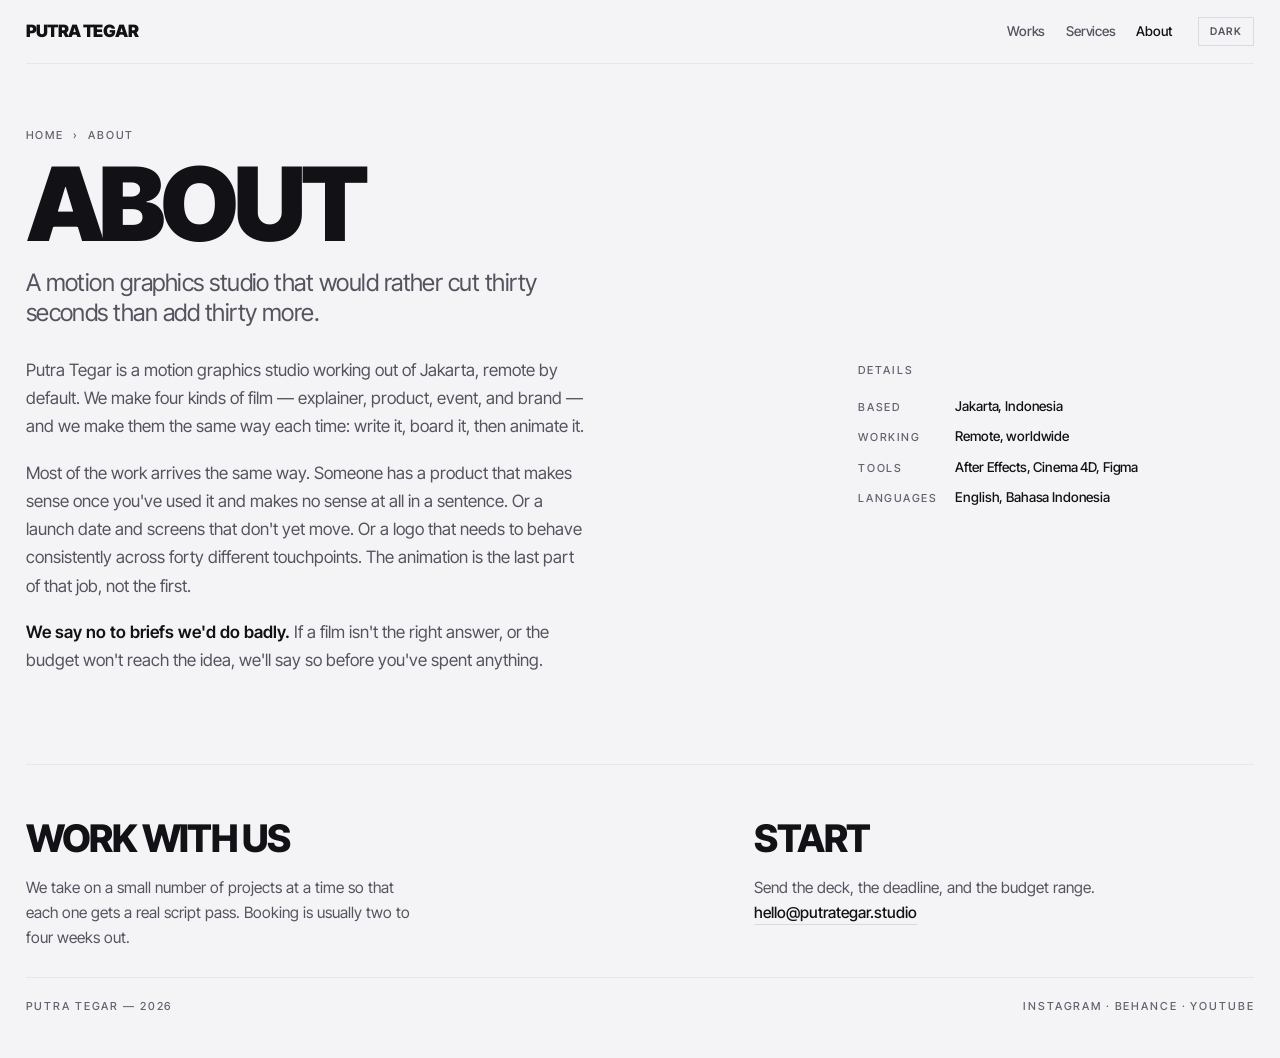
==== about/index.html @ b6ce9f44 "Add favicon and link it across all pages" ====
﻿<!DOCTYPE html>
<html lang="en">
<head>
<meta charset="utf-8">
<meta name="viewport" content="width=device-width, initial-scale=1">
<link rel="icon" href="../assets/favicon.svg" type="image/svg+xml">
<title>About — Putra Tegar</title>
<meta name="description" content="Putra Tegar — who we are, how we work, and who we work with.">
<link rel="stylesheet" href="../assets/site.css">
<script src="../assets/theme.js"></script>
</head>
<body>
<div class="shell">

  <header>
    <a class="mark" href="../">Putra Tegar</a>
    <nav>
      <a href="../works/">Works</a>
      <a href="../services/">Services</a>
      <a href="./" aria-current="page">About</a>
    </nav>
    <button class="mode" id="mode" type="button">Light</button>
  </header>

  <section class="phead">
    <div class="crumb lab"><a href="../">Home</a> &rsaquo; <span>About</span></div>
    <h1 class="ptitle">About</h1>
    <p class="pblurb">A motion graphics studio that would rather cut thirty seconds
    than add thirty more.</p>
  </section>

  <section class="stack">
    <div class="prose">
      <p>Putra Tegar is a motion graphics studio working out of Jakarta, remote by default.
      We make four kinds of film — explainer, product, event, and brand — and we make
      them the same way each time: write it, board it, then animate it.</p>
      <p>Most of the work arrives the same way. Someone has a product that makes sense
      once you've used it and makes no sense at all in a sentence. Or a launch date and
      screens that don't yet move. Or a logo that needs to behave consistently across
      forty different touchpoints. The animation is the last part of that job, not the
      first.</p>
      <p><strong>We say no to briefs we'd do badly.</strong> If a film isn't the right
      answer, or the budget won't reach the idea, we'll say so before you've spent
      anything.</p>
    </div>
    <div class="side">
      <span class="lab">Details</span>
      <dl class="specs" style="padding-top:16px;display:grid;
        grid-template-columns:auto 1fr;gap:10px 18px;font-size:13.5px;align-items:baseline">
        <dt style="color:var(--dimmer);font-size:11px;font-weight:500;
          letter-spacing:.14em;text-transform:uppercase">Based</dt>
        <dd style="font-weight:500">Jakarta, Indonesia</dd>
        <dt style="color:var(--dimmer);font-size:11px;font-weight:500;
          letter-spacing:.14em;text-transform:uppercase">Working</dt>
        <dd style="font-weight:500">Remote, worldwide</dd>
        <dt style="color:var(--dimmer);font-size:11px;font-weight:500;
          letter-spacing:.14em;text-transform:uppercase">Tools</dt>
        <dd style="font-weight:500">After Effects, Cinema 4D, Figma</dd>
        <dt style="color:var(--dimmer);font-size:11px;font-weight:500;
          letter-spacing:.14em;text-transform:uppercase">Languages</dt>
        <dd style="font-weight:500">English, Bahasa Indonesia</dd>
      </dl>
    </div>
  </section>

  <section class="close">
    <div class="l">
      <h2>Work with us</h2>
      <p>We take on a small number of projects at a time so that each one gets a real
      script pass. Booking is usually two to four weeks out.</p>
    </div>
    <div class="r">
      <h2>Start</h2>
      <p>Send the deck, the deadline, and the budget range.
      <br><a class="mailto" href="mailto:hello@putrategar.studio">hello@putrategar.studio</a></p>
    </div>
  </section>

  <footer>
    <span class="lab">Putra Tegar &mdash; 2026</span>
    <span class="lab">Instagram &middot; Behance &middot; YouTube</span>
  </footer>

</div>
<script src="../assets/site.js" data-root="../"></script>
</body>
</html>
---- assets/site.css ----
@import url('https://fonts.googleapis.com/css2?family=Inter+Tight:wght@400;500;600;800;900&display=swap');

/* Light is the studio's default and wins on first load regardless of the
   viewer's OS setting. Dark is opt-in via the header toggle, and the choice
   is stored so it survives navigation (see assets/theme.js). */
:root{
  color-scheme:light;
  --ink:#F4F4F7; --card:#FFFFFF; --art:#FBFBFD;
  --line:#D9D9E2; --line-soft:#E6E6ED;
  --fg:#121216; --dim:#54545F; --dimmer:#63636F;
  --explainer:#8A6A00; --product:#136D7B; --event:#A82F60; --brand:#5040A8;
  --art-op:.92; --grain:.26;
  --sans:"Inter Tight",system-ui,-apple-system,"Segoe UI",sans-serif;
  --gut:clamp(16px,2vw,28px);
}
:root[data-theme="dark"]{
  color-scheme:dark;
  --ink:#0B0B0D; --card:#101015; --art:#0E0E12;
  --line:#26262F; --line-soft:#1A1A21;
  --fg:#EDEDF0; --dim:#9A9AA8; --dimmer:#7C7C8C;
  --explainer:#E8C547; --product:#56C5D0; --event:#E0609B; --brand:#8B7BE8;
  --art-op:1; --grain:.16;
}

*{box-sizing:border-box;margin:0;padding:0}
body{background:var(--ink);color:var(--fg);font-family:var(--sans);
  -webkit-font-smoothing:antialiased;line-height:1.5;overflow-x:hidden;
  transition:background-color .3s ease,color .3s ease}
.shell{max-width:1440px;margin:0 auto;padding:0 var(--gut)}
.rule{border-top:1px solid var(--line-soft)}
img,video{max-width:100%;display:block}

.c-explainer{--acc:var(--explainer)}
.c-product{--acc:var(--product)}
.c-event{--acc:var(--event)}
.c-brand{--acc:var(--brand)}

.lab{font-size:11px;font-weight:500;letter-spacing:.17em;
  text-transform:uppercase;color:var(--dimmer)}

/* ---------- header ---------- */
header{display:flex;align-items:center;gap:clamp(14px,2vw,26px);
  height:64px;border-bottom:1px solid var(--line-soft)}
.mark{font-size:17px;font-weight:900;letter-spacing:-.035em;
  text-transform:uppercase;color:inherit;text-decoration:none}
.mark sup{font-size:9px;font-weight:500;vertical-align:super;
  color:var(--dimmer);letter-spacing:.04em}
nav{display:flex;gap:clamp(14px,1.6vw,26px);margin-left:auto}
nav a{color:var(--dim);text-decoration:none;font-size:13.5px;font-weight:500;
  letter-spacing:-.008em}
nav a:hover,nav a:focus-visible{color:var(--fg)}
nav a[aria-current="page"]{color:var(--fg)}
.mode{background:none;border:1px solid var(--line);color:var(--dim);
  font:inherit;font-size:10.5px;font-weight:600;letter-spacing:.14em;
  text-transform:uppercase;padding:6px 11px;cursor:pointer;border-radius:0}
.mode:hover{color:var(--fg);border-color:var(--dim)}
.mode:focus-visible{outline:2px solid var(--fg);outline-offset:2px}

/* ---------- hero (home) ---------- */
.hero{padding:clamp(56px,10vh,112px) 0 clamp(36px,5vh,56px)}
.tick{display:flex;justify-content:space-between;align-items:baseline;
  gap:20px;padding-bottom:clamp(26px,4.6vh,48px)}

/* Centred hero. .hero-bg is the slot for the looping showreel — it sits
   behind the content and is empty until the video exists. */
.hero.center{text-align:center;position:relative;
  padding:clamp(62px,12vh,132px) 0 clamp(44px,7vh,76px)}
.hero-bg{position:absolute;inset:0;overflow:hidden;z-index:0;
  background:var(--art);border:1px solid var(--line-soft)}
.hero-bg video{width:100%;height:100%;object-fit:cover;opacity:.5}
.hero.center .inner{position:relative;z-index:1;
  padding:0 clamp(12px,4vw,64px)}
.hero.center .lab{display:block;padding-bottom:clamp(20px,3.4vh,34px)}
/* Per-word rise. An inline script (see index.html) wraps each word in a .wd
   span; they lift into place out of a blur, staggered left to right, with the
   last word landing ~1.3s in. Split at word boundaries rather than per letter
   so a word can never break across two lines. */
.lede{position:relative;display:block}
.lede h1{font-weight:800;line-height:1.02;letter-spacing:-.035em;
  font-size:clamp(29px,4.5vw,64px);max-width:19ch;margin:0 auto;
  text-wrap:balance}
.lede h1 .wd{display:inline-block;
  animation:wd-in .72s cubic-bezier(.22,.74,.24,1) both}
.lede p{color:var(--dim);font-size:clamp(15px,1.5vw,18px);line-height:1.5;
  max-width:46ch;margin:18px auto 0;letter-spacing:-.01em}

.cta{display:flex;gap:12px;justify-content:center;flex-wrap:wrap;
  padding-top:clamp(26px,4vh,38px)}
.btn{display:inline-flex;align-items:center;min-height:46px;padding:0 22px;
  border:1px solid var(--line);color:var(--fg);text-decoration:none;
  font-size:11px;font-weight:600;letter-spacing:.14em;text-transform:uppercase;
  transition:background-color .2s,border-color .2s,color .2s}
.btn:hover,.btn:focus-visible{border-color:var(--fg)}
.btn.solid{background:var(--fg);color:var(--ink);border-color:var(--fg)}
.btn.solid:hover,.btn.solid:focus-visible{opacity:.85}
@keyframes wd-in{
  from{opacity:0;transform:translateY(.62em);filter:blur(14px)}
  to{opacity:1;transform:translateY(0);filter:blur(0)}
}
.disc{display:flex;gap:14px 22px;flex-wrap:wrap;justify-content:center;
  padding:clamp(26px,4vh,42px) 0 6px}
.disc a{font-size:11px;font-weight:600;letter-spacing:.16em;
  text-transform:uppercase;display:flex;align-items:center;gap:8px;
  color:var(--dim);text-decoration:none}
.disc a:hover,.disc a:focus-visible{color:var(--fg)}
.dot{width:6px;height:6px;border-radius:50%;background:var(--acc);flex:none}

/* ---------- page head (inner pages) ---------- */
.phead{padding:clamp(38px,7vh,78px) 0 clamp(20px,3vh,34px)}
.crumb{display:flex;gap:9px;align-items:center;padding-bottom:16px}
.crumb a{color:var(--dimmer);text-decoration:none}
.crumb a:hover{color:var(--fg)}
.ptitle{font-weight:900;text-transform:uppercase;line-height:.86;
  font-size:clamp(40px,8vw,104px);letter-spacing:-.05em}
.pblurb{font-size:clamp(17px,2vw,24px);font-weight:400;line-height:1.28;
  letter-spacing:-.022em;max-width:38ch;color:var(--dim);padding-top:20px}

/* ---------- work grid ---------- */
.grid-head{display:flex;justify-content:space-between;align-items:baseline;
  padding:22px 0 20px;gap:20px;flex-wrap:wrap}
.grid{display:grid;grid-template-columns:repeat(12,1fr);
  gap:clamp(22px,2.4vw,40px) clamp(16px,1.6vw,28px);padding-bottom:84px}
.card{grid-column:span 6;text-decoration:none;color:var(--acc);display:block;outline:none}
.card.w8{grid-column:span 8}
.card.w4{grid-column:span 4}
.frame{position:relative;background:var(--art);overflow:hidden;
  border:1px solid var(--line-soft);transition:border-color .25s}
.card:hover .frame{border-color:var(--line)}
.card:focus-visible .frame{outline:2px solid var(--acc);outline-offset:2px}
.frame svg{display:block;width:100%;height:100%;position:absolute;inset:0;
  opacity:0;transition:opacity .04s linear}
.frame svg.on{opacity:var(--art-op)}
.frame img.poster{position:absolute;inset:0;width:100%;height:100%;
  object-fit:cover;transition:transform .5s ease}
.card:hover .frame img.poster{transform:scale(1.04)}

.track{position:relative;height:1px;background:var(--line);margin-top:11px}
.fill{position:absolute;left:0;top:0;height:1px;background:currentColor}
.head{position:absolute;top:-3px;width:1px;height:7px;background:currentColor;
  opacity:0;transition:opacity .18s}
.card:hover .head,.card:focus-visible .head{opacity:1}

.meta{display:flex;justify-content:space-between;align-items:baseline;
  padding-top:10px;gap:14px}
.meta h3{font-size:16px;font-weight:600;letter-spacing:-.024em;color:var(--fg)}
.under{display:flex;justify-content:space-between;padding-top:4px;gap:14px}
.cat{font-size:10.5px;font-weight:700;letter-spacing:.15em;text-transform:uppercase}
.tc{font-size:13.5px;font-weight:500;color:var(--dim);letter-spacing:-.015em;
  font-variant-numeric:tabular-nums;white-space:nowrap}
.fmt{font-size:10.5px;font-weight:500;color:var(--dimmer);letter-spacing:.13em;
  font-variant-numeric:tabular-nums}

/* ---------- category index ---------- */
.cats{display:grid;grid-template-columns:repeat(4,1fr);
  gap:1px;background:var(--line-soft);border:1px solid var(--line-soft);
  margin-bottom:52px}
.cats a{background:var(--ink);padding:20px 20px 22px;text-decoration:none;
  color:var(--acc);display:flex;flex-direction:column;gap:9px;min-height:132px;
  transition:background .2s}
.cats a:hover,.cats a:focus-visible{background:var(--card)}
.cats h2{font-size:15px;font-weight:700;letter-spacing:.13em;text-transform:uppercase}
.cats p{font-size:13.5px;color:var(--dim);line-height:1.5;letter-spacing:-.01em}
.cats .n{margin-top:auto;font-size:12px;font-weight:500;color:var(--dimmer);
  font-variant-numeric:tabular-nums;letter-spacing:.1em}

/* ---------- project page ---------- */
.player{position:relative;background:var(--art);border:1px solid var(--line-soft);
  margin-bottom:26px}
.player video,.player iframe{width:100%;aspect-ratio:16/9;border:0;display:block}
.pmeta{display:grid;grid-template-columns:repeat(12,1fr);
  gap:30px clamp(16px,1.6vw,28px);padding-bottom:64px}
.pmeta .body{grid-column:span 7}
/* `a / span n` — never `span n` plus `grid-column-start`, which resets
   the end edge to auto and silently collapses the item to one cell. */
.pmeta .specs{grid-column:9 / span 4}
.pmeta .body p{font-size:17px;line-height:1.62;color:var(--dim);max-width:52ch}
.specs dl{display:grid;grid-template-columns:auto 1fr;gap:10px 18px;
  font-size:13.5px;align-items:baseline}
.specs dt{color:var(--dimmer);font-size:11px;font-weight:500;
  letter-spacing:.14em;text-transform:uppercase}
.specs dd{color:var(--fg);font-weight:500;letter-spacing:-.01em}
.nextrow{display:flex;justify-content:space-between;align-items:baseline;
  gap:20px;padding:24px 0 72px;border-top:1px solid var(--line-soft);flex-wrap:wrap}
.nextrow a{color:var(--fg);text-decoration:none;font-size:clamp(20px,2.6vw,32px);
  font-weight:800;letter-spacing:-.035em;text-transform:uppercase}
.nextrow a:hover{color:var(--acc)}

/* ---------- services / about ---------- */
.stack{display:grid;grid-template-columns:repeat(12,1fr);
  gap:clamp(26px,3vw,46px) clamp(16px,1.6vw,28px);padding-bottom:72px}
.svc{grid-column:span 6;border-top:1px solid var(--line);padding-top:18px;
  display:flex;flex-direction:column;gap:10px}
.svc h2{font-size:clamp(21px,2.4vw,30px);font-weight:800;letter-spacing:-.038em;
  text-transform:uppercase;color:var(--acc)}
.svc p{color:var(--dim);font-size:15.5px;line-height:1.62;max-width:46ch}
.svc .lab{padding-top:2px}
.prose{grid-column:span 7}
.side{grid-column:9 / span 4}
.prose p{color:var(--dim);font-size:17px;line-height:1.66;max-width:56ch;
  margin-bottom:18px}
.prose p strong{color:var(--fg);font-weight:600}

.close{display:grid;grid-template-columns:repeat(12,1fr);
  gap:30px clamp(16px,1.6vw,28px);padding:54px 0 26px;border-top:1px solid var(--line-soft)}
.close .l{grid-column:span 5}
.close .r{grid-column:8 / span 5}
.close h2{font-size:clamp(26px,3vw,38px);font-weight:800;line-height:1;
  letter-spacing:-.042em;text-transform:uppercase;margin-bottom:18px}
.close p{color:var(--dim);font-size:15.5px;line-height:1.62;max-width:44ch}
.mailto{color:var(--fg);text-decoration:none;font-weight:500;
  border-bottom:1px solid var(--line);padding-bottom:2px}
.mailto:hover,.mailto:focus-visible{border-color:var(--fg)}
footer{display:flex;justify-content:space-between;padding:20px 0 44px;
  border-top:1px solid var(--line-soft);gap:20px;flex-wrap:wrap}

/* ---------- responsive ---------- */
@media (max-width:1024px){
  .grid{grid-template-columns:repeat(6,1fr);grid-auto-flow:row dense}
  .card{grid-column:span 3}
  .card.w8{grid-column:span 6}
  .card.w4{grid-column:span 3}
  .cats{grid-template-columns:repeat(2,1fr)}
  .close,.pmeta,.stack{grid-template-columns:repeat(2,1fr)}
  .close .l,.close .r,.pmeta .body,.pmeta .specs,
  .prose,.side,.svc{grid-column:auto}
  .thesis p{max-width:22ch}
}
@media (max-width:640px){
  .grid{grid-template-columns:1fr;padding-bottom:56px}
  .card,.card.w8,.card.w4{grid-column:span 1}
  .cats{grid-template-columns:1fr}
  .close,.pmeta,.stack{grid-template-columns:1fr;gap:34px}
  .close{padding:40px 0 18px}
  .tick{flex-direction:column;gap:6px}
  .lede h1{max-width:100%}
  .cta{flex-direction:column;align-items:stretch}
  .btn{justify-content:center}
  .grid-head{padding:18px 0 16px}
  header{flex-wrap:wrap;height:auto;padding-top:15px}
  .mode{margin-left:auto}
  nav{order:3;flex-basis:100%;margin-left:0;gap:22px;margin-top:11px;
    padding:8px 0;border-top:1px solid var(--line-soft)}
  nav a{font-size:13.5px}
  .hero{padding-top:34px}
  footer{flex-direction:column;gap:8px;padding-bottom:36px}
}
@media (hover:none){
  nav a{padding:12px 0}
  .mode{min-height:44px;padding:11px 13px}
}
/* ---------- packed ("pinterest") grid ----------
   Used for the home-page selection. Column count is fixed per breakpoint and
   each card spans as many 8px rows as its own height needs, so cards pack
   tightly instead of leaving the ragged gaps a fixed-row grid produces when
   16:9 and 4:5 cards share a row. Row spans are set by layoutPins() in
   site.js. Reading order stays left-to-right, unlike CSS multi-column. */
.grid.pins{grid-template-columns:repeat(4,1fr);
  align-items:start;row-gap:0;column-gap:clamp(12px,1.4vw,20px);
  padding-bottom:64px}
/* The 1px row unit only applies once layoutPins() has set every span — the
   .packed class is its signal. Without it (JS blocked or failed) the grid
   falls back to normal auto rows: aligned rather than packed, but readable,
   instead of every card collapsing into a 1px track and overlapping. */
.grid.pins.packed{grid-auto-rows:1px}
/* Vertical spacing is the card's own margin, not row-gap: a row-gap would be
   counted inside every span and leave dead space under the taller cards.
   With 1px rows the span math is exact. */
.grid.pins .card{margin-bottom:clamp(16px,2vw,26px)}
.grid.pins .card,
.grid.pins .card.w8,
.grid.pins .card.w4{grid-column:auto}
.grid.pins .meta{padding-top:8px}
.grid.pins .meta h3{font-size:14px;letter-spacing:-.02em}
.grid.pins .tc{font-size:12.5px}
.grid.pins .cat,.grid.pins .fmt{font-size:9.5px;letter-spacing:.12em}
.grid.pins .track{margin-top:9px}
@media (max-width:1199px){.grid.pins{grid-template-columns:repeat(3,1fr)}}
@media (max-width:860px){.grid.pins{grid-template-columns:repeat(2,1fr)}}
@media (max-width:430px){.grid.pins{grid-template-columns:1fr}}

@media (prefers-reduced-motion:reduce){
  .lede h1 .wd{animation:none;filter:none}
  *{transition-duration:.01ms !important;animation-duration:.01ms !important}
}
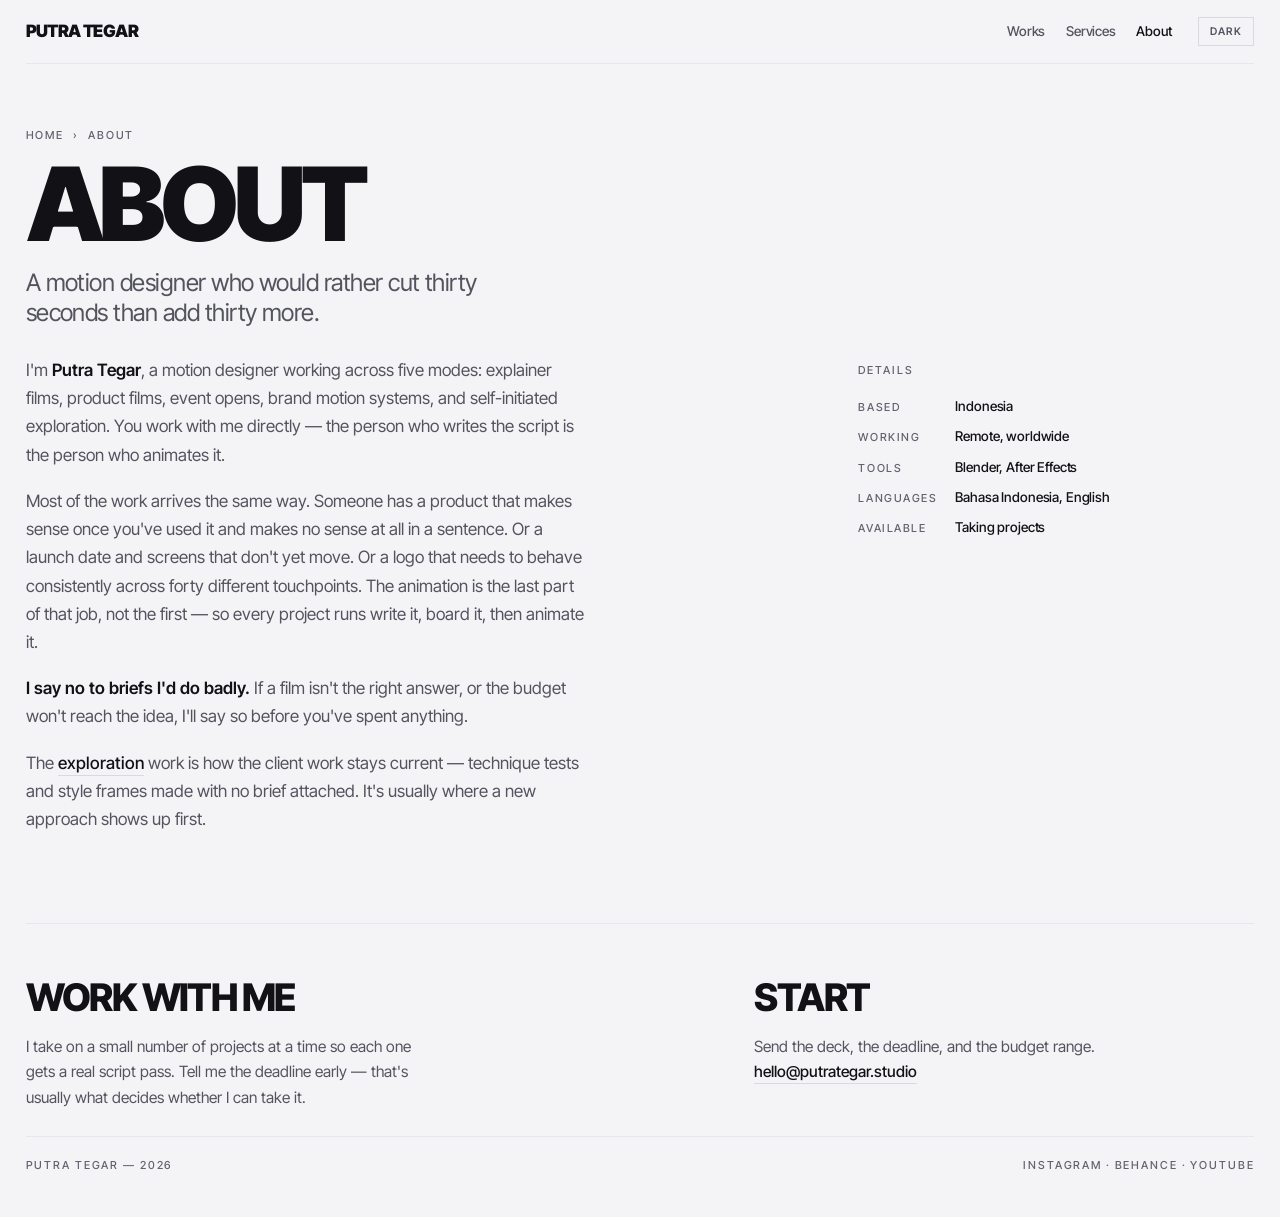
==== commit 8b1f851f: "Changing About Page Content" ====
--- a/about/index.html
+++ b/about/index.html
@@ -5,7 +5,7 @@
 <meta name="viewport" content="width=device-width, initial-scale=1">
 <link rel="icon" href="../assets/favicon.svg" type="image/svg+xml">
 <title>About — Putra Tegar</title>
-<meta name="description" content="Putra Tegar — who we are, how we work, and who we work with.">
+<meta name="description" content="Putra Tegar — motion designer. How I work, what I make, and how to start a project.">
 <link rel="stylesheet" href="../assets/site.css">
 <script src="../assets/theme.js"></script>
 </head>
@@ -25,49 +25,50 @@
   <section class="phead">
     <div class="crumb lab"><a href="../">Home</a> &rsaquo; <span>About</span></div>
     <h1 class="ptitle">About</h1>
-    <p class="pblurb">A motion graphics studio that would rather cut thirty seconds
-    than add thirty more.</p>
+    <p class="pblurb">A motion designer who would rather cut thirty seconds than
+    add thirty more.</p>
   </section>
 
   <section class="stack">
     <div class="prose">
-      <p>Putra Tegar is a motion graphics studio working out of Jakarta, remote by default.
-      We make four kinds of film — explainer, product, event, and brand — and we make
-      them the same way each time: write it, board it, then animate it.</p>
-      <p>Most of the work arrives the same way. Someone has a product that makes sense
-      once you've used it and makes no sense at all in a sentence. Or a launch date and
-      screens that don't yet move. Or a logo that needs to behave consistently across
-      forty different touchpoints. The animation is the last part of that job, not the
-      first.</p>
-      <p><strong>We say no to briefs we'd do badly.</strong> If a film isn't the right
-      answer, or the budget won't reach the idea, we'll say so before you've spent
-      anything.</p>
+      <p>I'm <strong>Putra Tegar</strong>, a motion designer working across five
+      modes: explainer films, product films, event opens, brand motion systems,
+      and self-initiated exploration. You work with me directly — the person who
+      writes the script is the person who animates it.</p>
+      <p>Most of the work arrives the same way. Someone has a product that makes
+      sense once you've used it and makes no sense at all in a sentence. Or a
+      launch date and screens that don't yet move. Or a logo that needs to behave
+      consistently across forty different touchpoints. The animation is the last
+      part of that job, not the first — so every project runs write it, board it,
+      then animate it.</p>
+      <p><strong>I say no to briefs I'd do badly.</strong> If a film isn't the
+      right answer, or the budget won't reach the idea, I'll say so before you've
+      spent anything.</p>
+      <p>The <a class="mailto" href="../works/exploration/">exploration</a> work is
+      how the client work stays current — technique tests and style frames made
+      with no brief attached. It's usually where a new approach shows up first.</p>
     </div>
     <div class="side">
       <span class="lab">Details</span>
-      <dl class="specs" style="padding-top:16px;display:grid;
-        grid-template-columns:auto 1fr;gap:10px 18px;font-size:13.5px;align-items:baseline">
-        <dt style="color:var(--dimmer);font-size:11px;font-weight:500;
-          letter-spacing:.14em;text-transform:uppercase">Based</dt>
-        <dd style="font-weight:500">Jakarta, Indonesia</dd>
-        <dt style="color:var(--dimmer);font-size:11px;font-weight:500;
-          letter-spacing:.14em;text-transform:uppercase">Working</dt>
-        <dd style="font-weight:500">Remote, worldwide</dd>
-        <dt style="color:var(--dimmer);font-size:11px;font-weight:500;
-          letter-spacing:.14em;text-transform:uppercase">Tools</dt>
-        <dd style="font-weight:500">After Effects, Cinema 4D, Figma</dd>
-        <dt style="color:var(--dimmer);font-size:11px;font-weight:500;
-          letter-spacing:.14em;text-transform:uppercase">Languages</dt>
-        <dd style="font-weight:500">English, Bahasa Indonesia</dd>
-      </dl>
+      <!-- FILL THESE IN — placeholders, not verified facts -->
+      <div class="specs" style="padding-top:16px">
+        <dl>
+          <dt>Based</dt><dd>Indonesia</dd>
+          <dt>Working</dt><dd>Remote, worldwide</dd>
+          <dt>Tools</dt><dd>Blender, After Effects</dd>
+          <dt>Languages</dt><dd>Bahasa Indonesia, English</dd>
+          <dt>Available</dt><dd>Taking projects</dd>
+        </dl>
+      </div>
     </div>
   </section>
 
   <section class="close">
     <div class="l">
-      <h2>Work with us</h2>
-      <p>We take on a small number of projects at a time so that each one gets a real
-      script pass. Booking is usually two to four weeks out.</p>
+      <h2>Work with me</h2>
+      <p>I take on a small number of projects at a time so each one gets a real
+      script pass. Tell me the deadline early — that's usually what decides
+      whether I can take it.</p>
     </div>
     <div class="r">
       <h2>Start</h2>
--- a/assets/site.css
+++ b/assets/site.css
@@ -9,6 +9,7 @@
   --line:#D9D9E2; --line-soft:#E6E6ED;
   --fg:#121216; --dim:#54545F; --dimmer:#63636F;
   --explainer:#8A6A00; --product:#136D7B; --event:#A82F60; --brand:#5040A8;
+  --exploration:#14713F;
   --art-op:.92; --grain:.26;
   --sans:"Inter Tight",system-ui,-apple-system,"Segoe UI",sans-serif;
   --gut:clamp(16px,2vw,28px);
@@ -19,6 +20,7 @@
   --line:#26262F; --line-soft:#1A1A21;
   --fg:#EDEDF0; --dim:#9A9AA8; --dimmer:#7C7C8C;
   --explainer:#E8C547; --product:#56C5D0; --event:#E0609B; --brand:#8B7BE8;
+  --exploration:#5ED08C;
   --art-op:1; --grain:.16;
 }
 
@@ -34,6 +36,7 @@
 .c-product{--acc:var(--product)}
 .c-event{--acc:var(--event)}
 .c-brand{--acc:var(--brand)}
+.c-exploration{--acc:var(--exploration)}
 
 .lab{font-size:11px;font-weight:500;letter-spacing:.17em;
   text-transform:uppercase;color:var(--dimmer)}
@@ -43,8 +46,6 @@
   height:64px;border-bottom:1px solid var(--line-soft)}
 .mark{font-size:17px;font-weight:900;letter-spacing:-.035em;
   text-transform:uppercase;color:inherit;text-decoration:none}
-.mark sup{font-size:9px;font-weight:500;vertical-align:super;
-  color:var(--dimmer);letter-spacing:.04em}
 nav{display:flex;gap:clamp(14px,1.6vw,26px);margin-left:auto}
 nav a{color:var(--dim);text-decoration:none;font-size:13.5px;font-weight:500;
   letter-spacing:-.008em}
@@ -56,18 +57,35 @@
 .mode:hover{color:var(--fg);border-color:var(--dim)}
 .mode:focus-visible{outline:2px solid var(--fg);outline-offset:2px}
 
-/* ---------- hero (home) ---------- */
+/* ---------- hero ---------- */
 .hero{padding:clamp(56px,10vh,112px) 0 clamp(36px,5vh,56px)}
-.tick{display:flex;justify-content:space-between;align-items:baseline;
-  gap:20px;padding-bottom:clamp(26px,4.6vh,48px)}
-
-/* Centred hero. .hero-bg is the slot for the looping showreel — it sits
-   behind the content and is empty until the video exists. */
 .hero.center{text-align:center;position:relative;
-  padding:clamp(62px,12vh,132px) 0 clamp(44px,7vh,76px)}
-.hero-bg{position:absolute;inset:0;overflow:hidden;z-index:0;
-  background:var(--art);border:1px solid var(--line-soft)}
-.hero-bg video{width:100%;height:100%;object-fit:cover;opacity:.5}
+  padding:clamp(62px,12vh,132px) 0 clamp(44px,7vh,76px);
+  /* The hero is a dark island in BOTH themes. Footage reads better against a
+     dark ground, and the copy sits on the scrim rather than on the page — so
+     these tokens are redefined for this subtree only. Everything inside reads
+     from tokens, so this one block recolours headline, subline, eyebrow,
+     buttons, category dots and their borders together. */
+  --scrim:rgba(10,10,12,.50);
+  --art:#0E0E12;
+  --fg:#EDEDF0;
+  --dim:#D2D2DC;
+  --dimmer:#C4C4D0;
+  --ink:#0B0B0D;
+  --line:rgba(255,255,255,.30);
+  --explainer:#E8C547; --product:#56C5D0; --event:#E0609B; --brand:#8B7BE8;
+  --exploration:#5ED08C;
+  color:var(--fg)}
+/* Full-bleed: breaks out of .shell's max-width so the video runs edge to edge.
+   100vw counts the scrollbar, so it overhangs a few px each side — invisible,
+   because the video is cropped anyway and body's overflow-x:hidden stops it
+   producing a horizontal scrollbar. */
+.hero-bg{position:absolute;top:0;bottom:0;left:50%;transform:translateX(-50%);
+  width:100vw;overflow:hidden;z-index:0;background:var(--art)}
+.hero-bg video{width:100%;height:100%;object-fit:cover;display:block}
+/* The footage is unknown, so the text cannot rely on it for contrast — this
+   scrim is what guarantees the headline stays legible over any frame. */
+.hero-bg::after{content:"";position:absolute;inset:0;background:var(--scrim)}
 .hero.center .inner{position:relative;z-index:1;
   padding:0 clamp(12px,4vw,64px)}
 .hero.center .lab{display:block;padding-bottom:clamp(20px,3.4vh,34px)}
@@ -81,9 +99,14 @@
   text-wrap:balance}
 .lede h1 .wd{display:inline-block;
   animation:wd-in .72s cubic-bezier(.22,.74,.24,1) both}
+@keyframes wd-in{
+  from{opacity:0;transform:translateY(.62em);filter:blur(14px)}
+  to{opacity:1;transform:translateY(0);filter:blur(0)}
+}
 .lede p{color:var(--dim);font-size:clamp(15px,1.5vw,18px);line-height:1.5;
   max-width:46ch;margin:18px auto 0;letter-spacing:-.01em}
 
+/* ---------- buttons ---------- */
 .cta{display:flex;gap:12px;justify-content:center;flex-wrap:wrap;
   padding-top:clamp(26px,4vh,38px)}
 .btn{display:inline-flex;align-items:center;min-height:46px;padding:0 22px;
@@ -93,10 +116,7 @@
 .btn:hover,.btn:focus-visible{border-color:var(--fg)}
 .btn.solid{background:var(--fg);color:var(--ink);border-color:var(--fg)}
 .btn.solid:hover,.btn.solid:focus-visible{opacity:.85}
-@keyframes wd-in{
-  from{opacity:0;transform:translateY(.62em);filter:blur(14px)}
-  to{opacity:1;transform:translateY(0);filter:blur(0)}
-}
+/* ---------- category links ---------- */
 .disc{display:flex;gap:14px 22px;flex-wrap:wrap;justify-content:center;
   padding:clamp(26px,4vh,42px) 0 6px}
 .disc a{font-size:11px;font-weight:600;letter-spacing:.16em;
@@ -151,7 +171,7 @@
   font-variant-numeric:tabular-nums}
 
 /* ---------- category index ---------- */
-.cats{display:grid;grid-template-columns:repeat(4,1fr);
+.cats{display:grid;grid-template-columns:repeat(5,1fr);
   gap:1px;background:var(--line-soft);border:1px solid var(--line-soft);
   margin-bottom:52px}
 .cats a{background:var(--ink);padding:20px 20px 22px;text-decoration:none;
@@ -213,41 +233,6 @@
 footer{display:flex;justify-content:space-between;padding:20px 0 44px;
   border-top:1px solid var(--line-soft);gap:20px;flex-wrap:wrap}
 
-/* ---------- responsive ---------- */
-@media (max-width:1024px){
-  .grid{grid-template-columns:repeat(6,1fr);grid-auto-flow:row dense}
-  .card{grid-column:span 3}
-  .card.w8{grid-column:span 6}
-  .card.w4{grid-column:span 3}
-  .cats{grid-template-columns:repeat(2,1fr)}
-  .close,.pmeta,.stack{grid-template-columns:repeat(2,1fr)}
-  .close .l,.close .r,.pmeta .body,.pmeta .specs,
-  .prose,.side,.svc{grid-column:auto}
-  .thesis p{max-width:22ch}
-}
-@media (max-width:640px){
-  .grid{grid-template-columns:1fr;padding-bottom:56px}
-  .card,.card.w8,.card.w4{grid-column:span 1}
-  .cats{grid-template-columns:1fr}
-  .close,.pmeta,.stack{grid-template-columns:1fr;gap:34px}
-  .close{padding:40px 0 18px}
-  .tick{flex-direction:column;gap:6px}
-  .lede h1{max-width:100%}
-  .cta{flex-direction:column;align-items:stretch}
-  .btn{justify-content:center}
-  .grid-head{padding:18px 0 16px}
-  header{flex-wrap:wrap;height:auto;padding-top:15px}
-  .mode{margin-left:auto}
-  nav{order:3;flex-basis:100%;margin-left:0;gap:22px;margin-top:11px;
-    padding:8px 0;border-top:1px solid var(--line-soft)}
-  nav a{font-size:13.5px}
-  .hero{padding-top:34px}
-  footer{flex-direction:column;gap:8px;padding-bottom:36px}
-}
-@media (hover:none){
-  nav a{padding:12px 0}
-  .mode{min-height:44px;padding:11px 13px}
-}
 /* ---------- packed ("pinterest") grid ----------
    Used for the home-page selection. Column count is fixed per breakpoint and
    each card spans as many 8px rows as its own height needs, so cards pack
@@ -274,11 +259,47 @@
 .grid.pins .tc{font-size:12.5px}
 .grid.pins .cat,.grid.pins .fmt{font-size:9.5px;letter-spacing:.12em}
 .grid.pins .track{margin-top:9px}
+/* column count per breakpoint — kept with the section it belongs to */
 @media (max-width:1199px){.grid.pins{grid-template-columns:repeat(3,1fr)}}
 @media (max-width:860px){.grid.pins{grid-template-columns:repeat(2,1fr)}}
 @media (max-width:430px){.grid.pins{grid-template-columns:1fr}}
 
+/* ---------- breakpoints ---------- */
+@media (max-width:1199px){.cats{grid-template-columns:repeat(3,1fr)}}
+@media (max-width:1024px){
+  .grid{grid-template-columns:repeat(6,1fr);grid-auto-flow:row dense}
+  .card{grid-column:span 3}
+  .card.w8{grid-column:span 6}
+  .card.w4{grid-column:span 3}
+  .cats{grid-template-columns:repeat(2,1fr)}
+  .close,.pmeta,.stack{grid-template-columns:repeat(2,1fr)}
+  .close .l,.close .r,.pmeta .body,.pmeta .specs,
+  .prose,.side,.svc{grid-column:auto}
+  }
+@media (max-width:640px){
+  .grid{grid-template-columns:1fr;padding-bottom:56px}
+  .card,.card.w8,.card.w4{grid-column:span 1}
+  .cats{grid-template-columns:1fr}
+  .close,.pmeta,.stack{grid-template-columns:1fr;gap:34px}
+  .close{padding:40px 0 18px}
+    .lede h1{max-width:100%}
+  .cta{flex-direction:column;align-items:stretch}
+  .btn{justify-content:center}
+  .grid-head{padding:18px 0 16px}
+  header{flex-wrap:wrap;height:auto;padding-top:15px}
+  .mode{margin-left:auto}
+  nav{order:3;flex-basis:100%;margin-left:0;gap:22px;margin-top:11px;
+    padding:8px 0;border-top:1px solid var(--line-soft)}
+  nav a{font-size:13.5px}
+  .hero{padding-top:34px}
+  footer{flex-direction:column;gap:8px;padding-bottom:36px}
+}
+@media (hover:none){
+  nav a{padding:12px 0}
+  .mode{min-height:44px;padding:11px 13px}
+}
 @media (prefers-reduced-motion:reduce){
   .lede h1 .wd{animation:none;filter:none}
+  /* The poster frame stays visible; initHero() pauses playback. */
   *{transition-duration:.01ms !important;animation-duration:.01ms !important}
 }
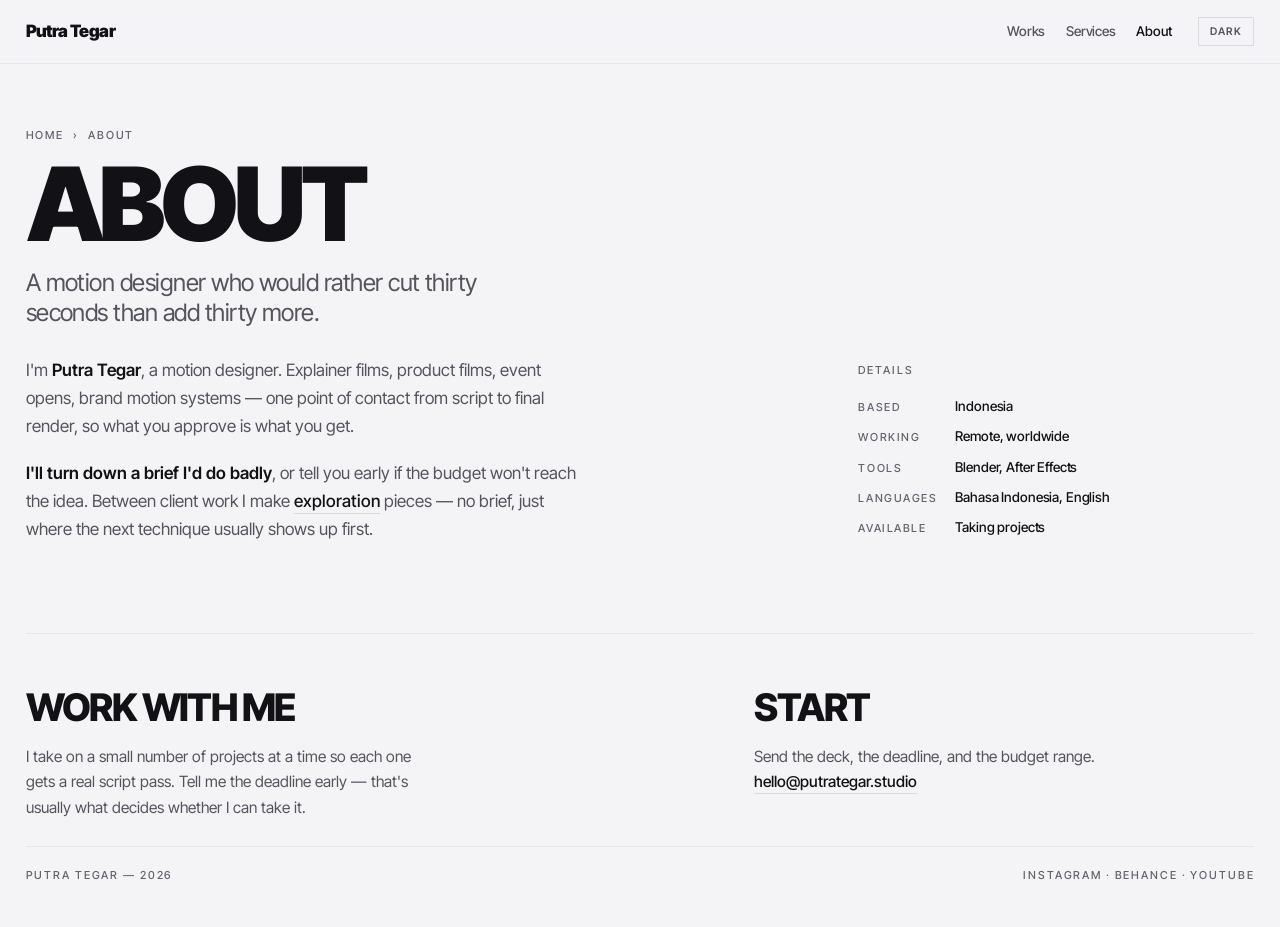
==== commit 4eb17e25: "Make hero headline break after "boring," and restyle header - Force the hero headline to wrap as "St" ====
--- a/about/index.html
+++ b/about/index.html
@@ -31,22 +31,13 @@
 
   <section class="stack">
     <div class="prose">
-      <p>I'm <strong>Putra Tegar</strong>, a motion designer working across five
-      modes: explainer films, product films, event opens, brand motion systems,
-      and self-initiated exploration. You work with me directly — the person who
-      writes the script is the person who animates it.</p>
-      <p>Most of the work arrives the same way. Someone has a product that makes
-      sense once you've used it and makes no sense at all in a sentence. Or a
-      launch date and screens that don't yet move. Or a logo that needs to behave
-      consistently across forty different touchpoints. The animation is the last
-      part of that job, not the first — so every project runs write it, board it,
-      then animate it.</p>
-      <p><strong>I say no to briefs I'd do badly.</strong> If a film isn't the
-      right answer, or the budget won't reach the idea, I'll say so before you've
-      spent anything.</p>
-      <p>The <a class="mailto" href="../works/exploration/">exploration</a> work is
-      how the client work stays current — technique tests and style frames made
-      with no brief attached. It's usually where a new approach shows up first.</p>
+      <p>I'm <strong>Putra Tegar</strong>, a motion designer. Explainer films,
+      product films, event opens, brand motion systems — one point of contact
+      from script to final render, so what you approve is what you get.</p>
+      <p><strong>I'll turn down a brief I'd do badly</strong>, or tell you early
+      if the budget won't reach the idea. Between client work I make
+      <a class="mailto" href="../works/exploration/">exploration</a> pieces —
+      no brief, just where the next technique usually shows up first.</p>
     </div>
     <div class="side">
       <span class="lab">Details</span>
@@ -85,4 +76,4 @@
 </div>
 <script src="../assets/site.js" data-root="../"></script>
 </body>
-</html>
+</html>
--- a/assets/site.css
+++ b/assets/site.css
@@ -25,10 +25,17 @@
 }
 
 *{box-sizing:border-box;margin:0;padding:0}
+html{scroll-padding-top:80px}
 body{background:var(--ink);color:var(--fg);font-family:var(--sans);
   -webkit-font-smoothing:antialiased;line-height:1.5;overflow-x:hidden;
   transition:background-color .3s ease,color .3s ease}
 .shell{max-width:1440px;margin:0 auto;padding:0 var(--gut)}
+/* Fixed glass nav sits on top of the hero footage. Body gets top padding
+   equal to the header height so non-hero pages clear the fixed bar; body's
+   overflow-x:hidden establishes a block formatting context, so the padding
+   won't collapse with the first section's margin. On hero pages the hero
+   pulls itself up under the bar with a negative top margin instead. */
+body:not(.has-hero){padding-top:64px}
 .rule{border-top:1px solid var(--line-soft)}
 img,video{max-width:100%;display:block}
 
@@ -42,10 +49,36 @@
   text-transform:uppercase;color:var(--dimmer)}
 
 /* ---------- header ---------- */
-header{display:flex;align-items:center;gap:clamp(14px,2vw,26px);
-  height:64px;border-bottom:1px solid var(--line-soft)}
-.mark{font-size:17px;font-weight:900;letter-spacing:-.035em;
-  text-transform:uppercase;color:inherit;text-decoration:none}
+/* Fixed glassmorphism bar: full-bleed, translucent, blurred. Sits over the
+   hero footage on the home page and over the page bg elsewhere. Content is
+   kept aligned with .shell via padding that grows on wide screens. */
+header{position:fixed;top:0;left:0;right:0;z-index:50;
+  display:flex;align-items:center;gap:clamp(14px,2vw,26px);
+  height:64px;
+  padding-inline:max(var(--gut),calc((100vw - 1440px)/2 + var(--gut)));
+  background:color-mix(in srgb,var(--ink) 62%,transparent);
+  -webkit-backdrop-filter:blur(14px) saturate(140%);
+  backdrop-filter:blur(14px) saturate(140%);
+  border-bottom:1px solid var(--line-soft)}
+/* On hero pages the bar floats over footage, so the bg is more transparent
+   and the bottom border lighter. The nav text also flips to light values
+   (matching the hero's own tokens) so it stays legible over the dark footage
+   in light mode — same as it reads in dark mode. */
+.has-hero header{
+  --fg:#EDEDF0;
+  --dim:#D2D2DC;
+  --dimmer:#C4C4D0;
+  --line:rgba(255,255,255,.30);
+  color:var(--fg);
+  background:rgba(10,10,12,.26);
+  -webkit-backdrop-filter:blur(16px) saturate(160%);
+  backdrop-filter:blur(16px) saturate(160%);
+  border-bottom-color:rgba(255,255,255,.12)}
+.mark{display:inline-flex;align-items:center;gap:8px;
+  font-size:17px;font-weight:900;letter-spacing:-.035em;
+  color:inherit;text-decoration:none}
+.mark-icon{width:28px;height:28px;display:block;flex:none;
+  border-radius:5px}
 nav{display:flex;gap:clamp(14px,1.6vw,26px);margin-left:auto}
 nav a{color:var(--dim);text-decoration:none;font-size:13.5px;font-weight:500;
   letter-spacing:-.008em}
@@ -58,9 +91,13 @@
 .mode:focus-visible{outline:2px solid var(--fg);outline-offset:2px}
 
 /* ---------- hero ---------- */
-.hero{padding:clamp(56px,10vh,112px) 0 clamp(36px,5vh,56px)}
+/* On hero pages the shell sits at the top of the viewport (body has no
+   padding-top), so the hero box starts at 0 — its footage runs to the top of
+   the screen, under the fixed glass nav. The nav height is added to the
+   hero's top padding so the copy keeps its original vertical position. */
+.hero{padding:calc(64px + clamp(56px,10vh,112px)) 0 clamp(36px,5vh,56px)}
 .hero.center{text-align:center;position:relative;
-  padding:clamp(62px,12vh,132px) 0 clamp(44px,7vh,76px);
+  padding:calc(64px + clamp(62px,12vh,132px)) 0 clamp(44px,7vh,76px);
   /* The hero is a dark island in BOTH themes. Footage reads better against a
      dark ground, and the copy sits on the scrim rather than on the page — so
      these tokens are redefined for this subtree only. Everything inside reads
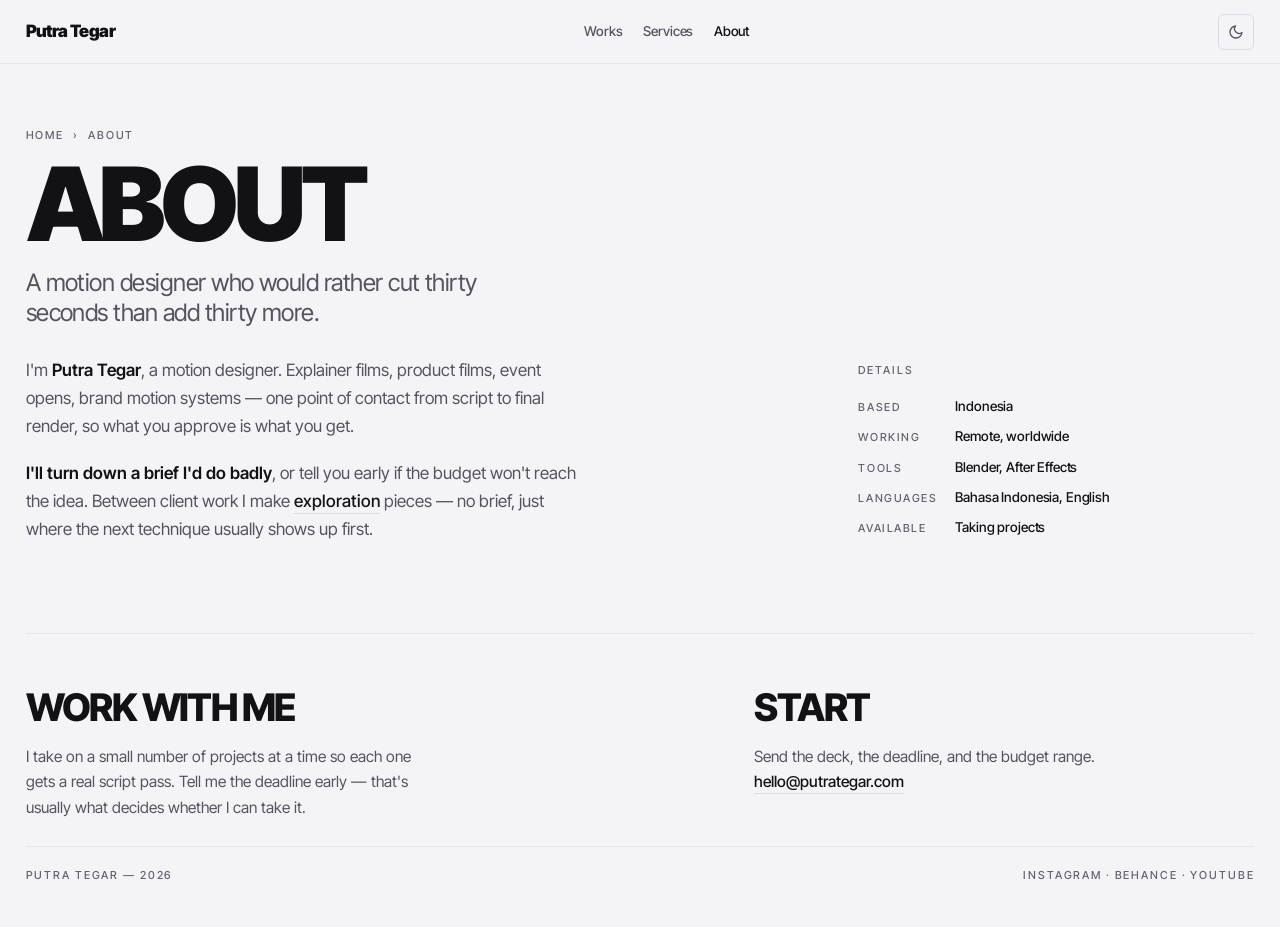
==== commit 533a77dc: "Fix UI: Mor Responsive Move NavButtons to the center of NavBar Theme switch changed to icon" ====
--- a/about/index.html
+++ b/about/index.html
@@ -19,7 +19,7 @@
       <a href="../services/">Services</a>
       <a href="./" aria-current="page">About</a>
     </nav>
-    <button class="mode" id="mode" type="button">Light</button>
+    <button class="mode" id="mode" type="button" aria-label="Switch to dark mode"></button>
   </header>
 
   <section class="phead">
@@ -64,7 +64,7 @@
     <div class="r">
       <h2>Start</h2>
       <p>Send the deck, the deadline, and the budget range.
-      <br><a class="mailto" href="mailto:hello@putrategar.studio">hello@putrategar.studio</a></p>
+      <br><a class="mailto" href="mailto:hello@putrategar.com">hello@putrategar.com</a></p>
     </div>
   </section>
 
--- a/assets/site.css
+++ b/assets/site.css
@@ -26,6 +26,7 @@
 
 *{box-sizing:border-box;margin:0;padding:0}
 html{scroll-padding-top:80px}
+@media (max-width:640px){html{scroll-padding-top:60px}}
 body{background:var(--ink);color:var(--fg);font-family:var(--sans);
   -webkit-font-smoothing:antialiased;line-height:1.5;overflow-x:hidden;
   transition:background-color .3s ease,color .3s ease}
@@ -79,14 +80,15 @@
   color:inherit;text-decoration:none}
 .mark-icon{width:28px;height:28px;display:block;flex:none;
   border-radius:5px}
-nav{display:flex;gap:clamp(14px,1.6vw,26px);margin-left:auto}
+nav{display:flex;gap:clamp(14px,1.6vw,26px);margin-inline:auto}
 nav a{color:var(--dim);text-decoration:none;font-size:13.5px;font-weight:500;
   letter-spacing:-.008em}
 nav a:hover,nav a:focus-visible{color:var(--fg)}
 nav a[aria-current="page"]{color:var(--fg)}
 .mode{background:none;border:1px solid var(--line);color:var(--dim);
-  font:inherit;font-size:10.5px;font-weight:600;letter-spacing:.14em;
-  text-transform:uppercase;padding:6px 11px;cursor:pointer;border-radius:0}
+  display:grid;place-items:center;width:36px;height:36px;padding:0;
+  cursor:pointer;border-radius:6px;line-height:0;
+  transition:color .2s,border-color .2s}
 .mode:hover{color:var(--fg);border-color:var(--dim)}
 .mode:focus-visible{outline:2px solid var(--fg);outline-offset:2px}
 
@@ -118,7 +120,7 @@
    because the video is cropped anyway and body's overflow-x:hidden stops it
    producing a horizontal scrollbar. */
 .hero-bg{position:absolute;top:0;bottom:0;left:50%;transform:translateX(-50%);
-  width:100vw;overflow:hidden;z-index:0;background:var(--art)}
+  width:100vw;min-height:100%;overflow:hidden;z-index:0;background:var(--art)}
 .hero-bg video{width:100%;height:100%;object-fit:cover;display:block}
 /* The footage is unknown, so the text cannot rely on it for contrast — this
    scrim is what guarantees the headline stays legible over any frame. */
@@ -132,7 +134,7 @@
    so a word can never break across two lines. */
 .lede{position:relative;display:block}
 .lede h1{font-weight:800;line-height:1.02;letter-spacing:-.035em;
-  font-size:clamp(29px,4.5vw,64px);max-width:19ch;margin:0 auto;
+  font-size:clamp(26px,7vw,64px);max-width:19ch;margin:0 auto;
   text-wrap:balance}
 .lede h1 .wd{display:inline-block;
   animation:wd-in .72s cubic-bezier(.22,.74,.24,1) both}
@@ -299,7 +301,7 @@
 /* column count per breakpoint — kept with the section it belongs to */
 @media (max-width:1199px){.grid.pins{grid-template-columns:repeat(3,1fr)}}
 @media (max-width:860px){.grid.pins{grid-template-columns:repeat(2,1fr)}}
-@media (max-width:430px){.grid.pins{grid-template-columns:1fr}}
+@media (max-width:560px){.grid.pins{grid-template-columns:1fr}}
 
 /* ---------- breakpoints ---------- */
 @media (max-width:1199px){.cats{grid-template-columns:repeat(3,1fr)}}
@@ -320,20 +322,47 @@
   .close,.pmeta,.stack{grid-template-columns:1fr;gap:34px}
   .close{padding:40px 0 18px}
     .lede h1{max-width:100%}
+  /* On phones the nowrap word-groups ("your brand deserves to move") can be
+     wider than the viewport. Let them break naturally so nothing overflows.
+     !important overrides the inline white-space:nowrap set by the inline
+     script in index.html. */
+  .lede h1 .wd-grp{white-space:normal !important}
   .cta{flex-direction:column;align-items:stretch}
   .btn{justify-content:center}
   .grid-head{padding:18px 0 16px}
-  header{flex-wrap:wrap;height:auto;padding-top:15px}
-  .mode{margin-left:auto}
-  nav{order:3;flex-basis:100%;margin-left:0;gap:22px;margin-top:11px;
-    padding:8px 0;border-top:1px solid var(--line-soft)}
-  nav a{font-size:13.5px}
-  .hero{padding-top:34px}
+  /* Keep the header on one row on phones instead of wrapping to two lines,
+     which pushed content under the fixed bar. Tighter gaps and smaller text
+     fit the three nav links + mode button on a 360px viewport. */
+  header{gap:10px;height:56px;padding-top:0}
+  .mark{font-size:15px}
+  .mark-icon{width:24px;height:24px}
+  nav{gap:14px;margin-inline:auto}
+  nav a{font-size:12.5px}
+  .mode{width:32px;height:32px;padding:0}
+  /* The fixed bar is 56px on phones, so non-hero pages clear it. Hero pages
+     start at the top and add the bar height to their own top padding. */
+  body:not(.has-hero){padding-top:56px}
+  .hero{padding-top:calc(56px + clamp(48px,9vh,96px))}
+  .hero.center{padding-top:calc(56px + clamp(52px,10vh,116px))}
+  .hero.center .inner{padding:0 4px}
+  .lede p{font-size:15px;max-width:40ch}
   footer{flex-direction:column;gap:8px;padding-bottom:36px}
 }
 @media (hover:none){
   nav a{padding:12px 0}
-  .mode{min-height:44px;padding:11px 13px}
+  .mode{min-height:44px;min-width:44px;padding:0}
+}
+@media (max-width:380px){
+  /* Very narrow phones: shrink the mark and nav so the header still fits on
+     one row without wrapping or overflowing. */
+  .mark{font-size:14px}
+  .mark-icon{width:22px;height:22px}
+  nav{gap:10px}
+  nav a{font-size:11.5px}
+  .mode{width:30px;height:30px;padding:0}
+  .lede h1{font-size:24px}
+  .ptitle{font-size:38px}
+  .pblurb{font-size:16px}
 }
 @media (prefers-reduced-motion:reduce){
   .lede h1 .wd{animation:none;filter:none}
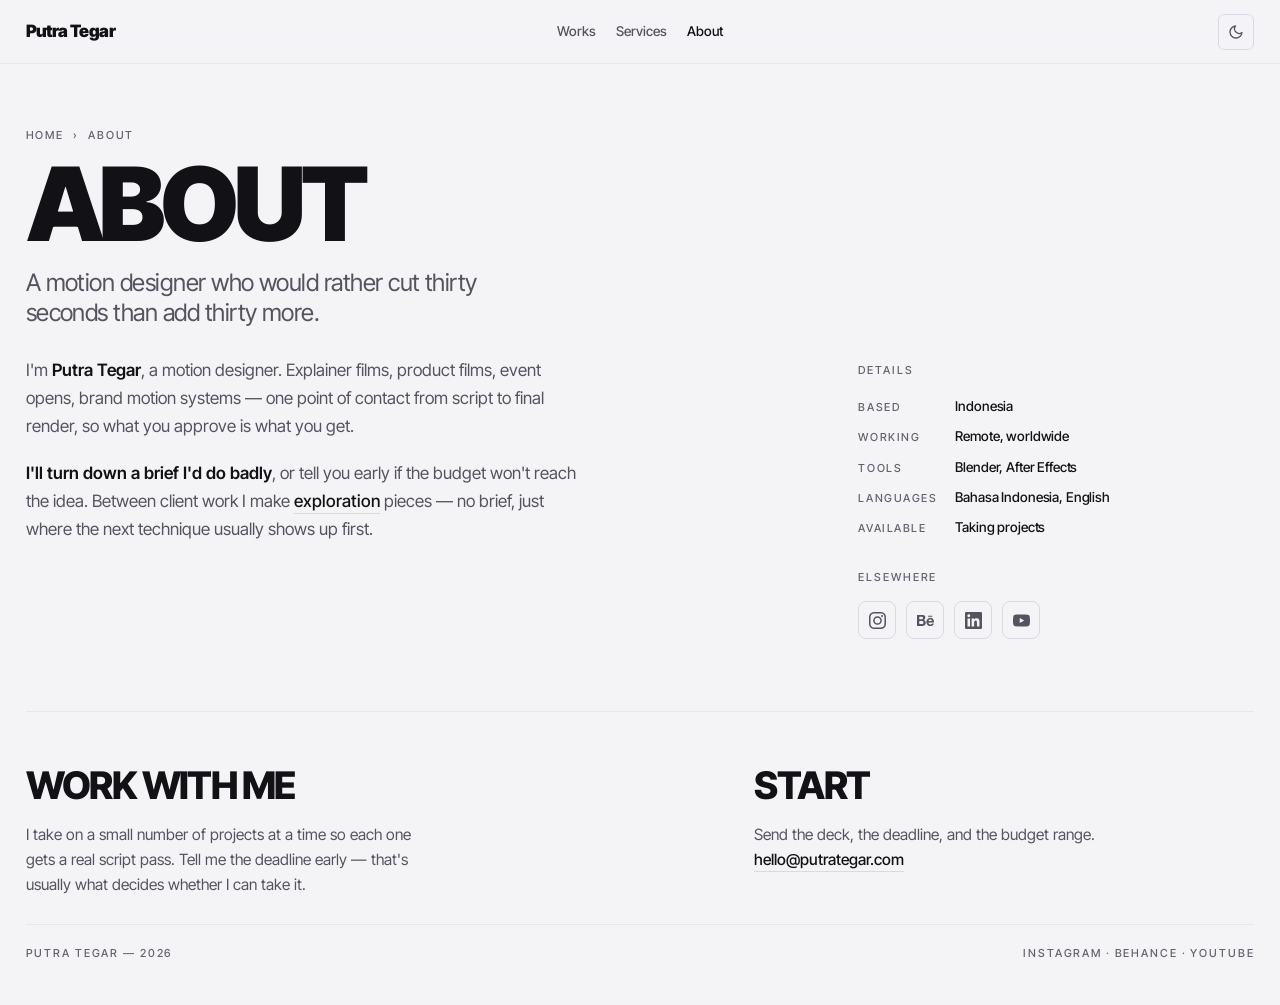
==== commit ac9efcb0: "Add a social media link that can be set in admin page (just trial)" ====
--- a/about/index.html
+++ b/about/index.html
@@ -51,6 +51,13 @@
           <dt>Available</dt><dd>Taking projects</dd>
         </dl>
       </div>
+
+      <!-- Filled from data/projects.json; the whole block stays hidden when no
+           links are set, so an empty list never leaves a stray heading. -->
+      <div id="social-block" hidden style="padding-top:26px">
+        <span class="lab">Elsewhere</span>
+        <div class="social" id="social"></div>
+      </div>
     </div>
   </section>
 
@@ -75,5 +82,13 @@
 
 </div>
 <script src="../assets/site.js" data-root="../"></script>
+<script src="../assets/social.js"></script>
+<script>
+data().then(d => {
+  if (renderSocialRow(document.getElementById('social'), d.social)) {
+    document.getElementById('social-block').hidden = false;
+  }
+}).catch(() => { /* leave the block hidden */ });
+</script>
 </body>
 </html>
--- a/assets/site.css
+++ b/assets/site.css
@@ -54,7 +54,8 @@
    hero footage on the home page and over the page bg elsewhere. Content is
    kept aligned with .shell via padding that grows on wide screens. */
 header{position:fixed;top:0;left:0;right:0;z-index:50;
-  display:flex;align-items:center;gap:clamp(14px,2vw,26px);
+  display:grid;grid-template-columns:1fr auto 1fr;align-items:center;
+  column-gap:clamp(14px,2vw,26px);
   height:64px;
   padding-inline:max(var(--gut),calc((100vw - 1440px)/2 + var(--gut)));
   background:color-mix(in srgb,var(--ink) 62%,transparent);
@@ -75,17 +76,22 @@
   -webkit-backdrop-filter:blur(16px) saturate(160%);
   backdrop-filter:blur(16px) saturate(160%);
   border-bottom-color:rgba(255,255,255,.12)}
-.mark{display:inline-flex;align-items:center;gap:8px;
+.mark{justify-self:start;display:inline-flex;align-items:center;gap:8px;
   font-size:17px;font-weight:900;letter-spacing:-.035em;
   color:inherit;text-decoration:none}
 .mark-icon{width:28px;height:28px;display:block;flex:none;
   border-radius:5px}
-nav{display:flex;gap:clamp(14px,1.6vw,26px);margin-inline:auto}
+/* Its own grid column (the middle 'auto' track), flanked by two equal 1fr
+   columns on header — that's what makes it sit at the bar's true center
+   regardless of .mark and .mode having different widths. A flex sibling with
+   margin:auto only centers in the leftover space, which is off-center
+   whenever the two ends aren't equally wide. */
+nav{display:flex;gap:clamp(14px,1.6vw,26px)}
 nav a{color:var(--dim);text-decoration:none;font-size:13.5px;font-weight:500;
   letter-spacing:-.008em}
 nav a:hover,nav a:focus-visible{color:var(--fg)}
 nav a[aria-current="page"]{color:var(--fg)}
-.mode{background:none;border:1px solid var(--line);color:var(--dim);
+.mode{justify-self:end;background:none;border:1px solid var(--line);color:var(--dim);
   display:grid;place-items:center;width:36px;height:36px;padding:0;
   cursor:pointer;border-radius:6px;line-height:0;
   transition:color .2s,border-color .2s}
@@ -99,7 +105,12 @@
    hero's top padding so the copy keeps its original vertical position. */
 .hero{padding:calc(64px + clamp(56px,10vh,112px)) 0 clamp(36px,5vh,56px)}
 .hero.center{text-align:center;position:relative;
-  padding:calc(64px + clamp(62px,12vh,132px)) 0 clamp(44px,7vh,76px);
+  /* Top and bottom share one clamp(), so the breathing room above the
+     headline matches the room below the buttons exactly. The +64px on top
+     is not decorative spacing — it's the fixed header's own height, reserved
+     so the headline never sits behind the translucent bar; it doesn't count
+     against the visual gap the two sides are being kept equal on. */
+  padding:calc(64px + clamp(56px,9vh,108px)) 0 clamp(56px,9vh,108px);
   /* The hero is a dark island in BOTH themes. Footage reads better against a
      dark ground, and the copy sits on the scrim rather than on the page — so
      these tokens are redefined for this subtree only. Everything inside reads
@@ -187,17 +198,10 @@
 .card:hover .frame{border-color:var(--line)}
 .card:focus-visible .frame{outline:2px solid var(--acc);outline-offset:2px}
 .frame svg{display:block;width:100%;height:100%;position:absolute;inset:0;
-  opacity:0;transition:opacity .04s linear}
-.frame svg.on{opacity:var(--art-op)}
+  opacity:var(--art-op)}
 .frame img.poster{position:absolute;inset:0;width:100%;height:100%;
   object-fit:cover;transition:transform .5s ease}
 .card:hover .frame img.poster{transform:scale(1.04)}
-
-.track{position:relative;height:1px;background:var(--line);margin-top:11px}
-.fill{position:absolute;left:0;top:0;height:1px;background:currentColor}
-.head{position:absolute;top:-3px;width:1px;height:7px;background:currentColor;
-  opacity:0;transition:opacity .18s}
-.card:hover .head,.card:focus-visible .head{opacity:1}
 
 .meta{display:flex;justify-content:space-between;align-items:baseline;
   padding-top:10px;gap:14px}
@@ -258,6 +262,18 @@
 .prose p{color:var(--dim);font-size:17px;line-height:1.66;max-width:56ch;
   margin-bottom:18px}
 .prose p strong{color:var(--fg);font-weight:600}
+
+/* Social row — icon-only links, rendered from data/projects.json by
+   assets/social.js. Marks are single-path 24x24 SVGs filled with
+   currentColor, so they inherit the theme like everything else. */
+.social{display:flex;flex-wrap:wrap;gap:10px;padding-top:14px}
+.soc{display:grid;place-items:center;width:38px;height:38px;flex:none;
+  border:1px solid var(--line);border-radius:8px;color:var(--dim);
+  transition:color .2s,border-color .2s,transform .2s}
+.soc:hover,.soc:focus-visible{color:var(--fg);border-color:var(--dim);
+  transform:translateY(-2px)}
+.soc:focus-visible{outline:2px solid var(--fg);outline-offset:2px}
+.soc svg{width:17px;height:17px;display:block;fill:currentColor}
 
 .close{display:grid;grid-template-columns:repeat(12,1fr);
   gap:30px clamp(16px,1.6vw,28px);padding:54px 0 26px;border-top:1px solid var(--line-soft)}
@@ -297,7 +313,6 @@
 .grid.pins .meta h3{font-size:14px;letter-spacing:-.02em}
 .grid.pins .tc{font-size:12.5px}
 .grid.pins .cat,.grid.pins .fmt{font-size:9.5px;letter-spacing:.12em}
-.grid.pins .track{margin-top:9px}
 /* column count per breakpoint — kept with the section it belongs to */
 @media (max-width:1199px){.grid.pins{grid-template-columns:repeat(3,1fr)}}
 @media (max-width:860px){.grid.pins{grid-template-columns:repeat(2,1fr)}}
@@ -333,17 +348,20 @@
   /* Keep the header on one row on phones instead of wrapping to two lines,
      which pushed content under the fixed bar. Tighter gaps and smaller text
      fit the three nav links + mode button on a 360px viewport. */
-  header{gap:10px;height:56px;padding-top:0}
+  header{column-gap:10px;height:56px;padding-top:0}
   .mark{font-size:15px}
   .mark-icon{width:24px;height:24px}
-  nav{gap:14px;margin-inline:auto}
+  nav{gap:14px}
   nav a{font-size:12.5px}
   .mode{width:32px;height:32px;padding:0}
   /* The fixed bar is 56px on phones, so non-hero pages clear it. Hero pages
      start at the top and add the bar height to their own top padding. */
   body:not(.has-hero){padding-top:56px}
   .hero{padding-top:calc(56px + clamp(48px,9vh,96px))}
-  .hero.center{padding-top:calc(56px + clamp(52px,10vh,116px))}
+  /* Same shared clamp() as the base rule — only the header-clearance
+     constant changes (56px mobile bar vs 64px desktop), so top and bottom
+     stay equal on phones too. */
+  .hero.center{padding-top:calc(56px + clamp(56px,9vh,108px))}
   .hero.center .inner{padding:0 4px}
   .lede p{font-size:15px;max-width:40ch}
   footer{flex-direction:column;gap:8px;padding-bottom:36px}
@@ -351,6 +369,8 @@
 @media (hover:none){
   nav a{padding:12px 0}
   .mode{min-height:44px;min-width:44px;padding:0}
+  /* Icon-only links need a real tap target on touch. */
+  .soc{width:44px;height:44px}
 }
 @media (max-width:380px){
   /* Very narrow phones: shrink the mark and nav so the header still fits on
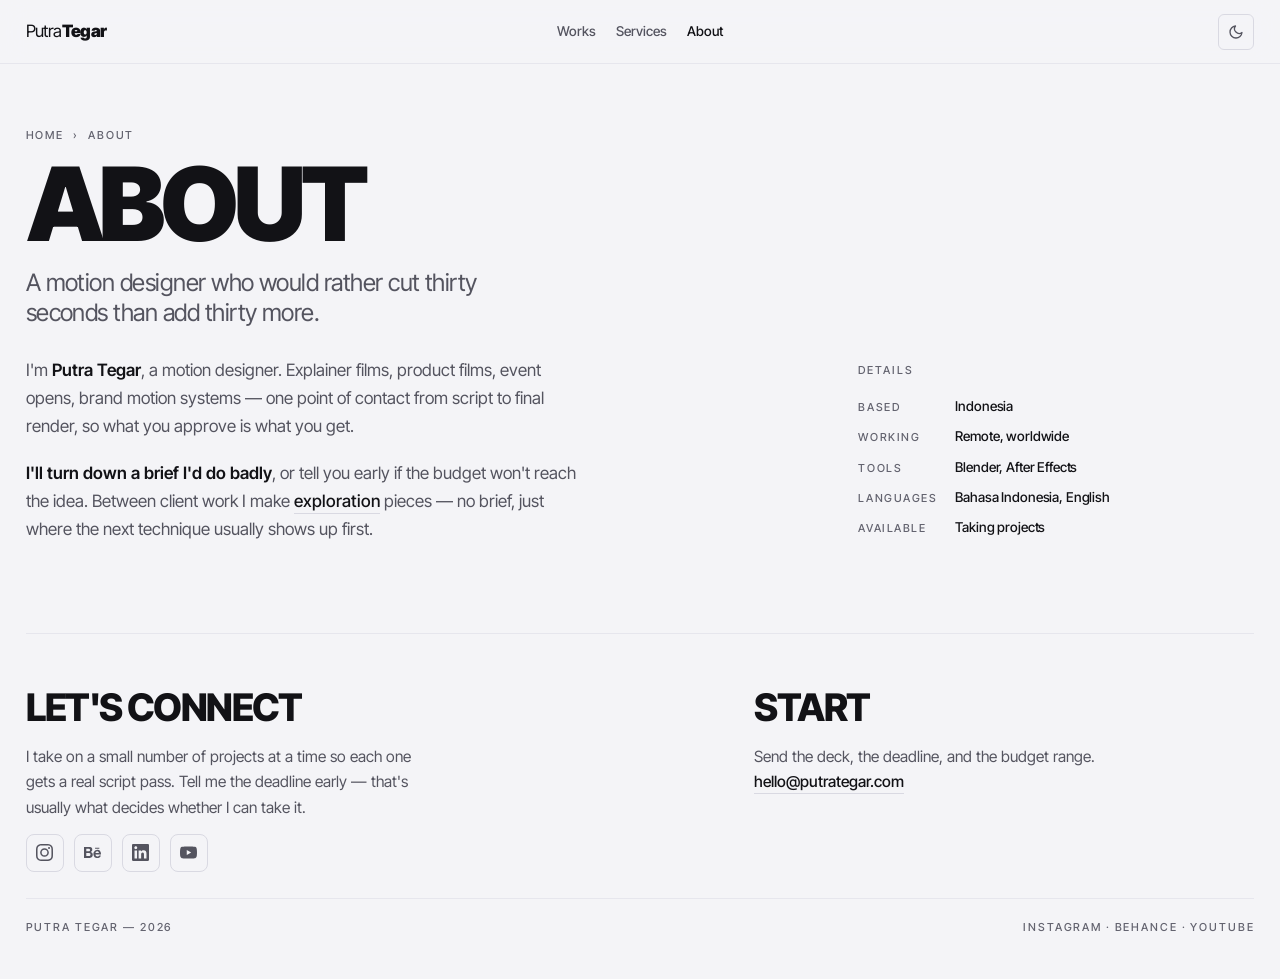
==== commit 335c4246: "Remove logo from home page" ====
--- a/about/index.html
+++ b/about/index.html
@@ -4,7 +4,7 @@
 <meta charset="utf-8">
 <meta name="viewport" content="width=device-width, initial-scale=1">
 <link rel="icon" href="../assets/favicon.svg" type="image/svg+xml">
-<title>About — Putra Tegar</title>
+<title>About :: Putra Tegar</title>
 <meta name="description" content="Putra Tegar — motion designer. How I work, what I make, and how to start a project.">
 <link rel="stylesheet" href="../assets/site.css">
 <script src="../assets/theme.js"></script>
@@ -13,7 +13,7 @@
 <div class="shell">
 
   <header>
-    <a class="mark" href="../">Putra Tegar</a>
+    <a class="mark" href="../"><span class="mark-thin">Putra</span> Tegar</a>
     <nav>
       <a href="../works/">Works</a>
       <a href="../services/">Services</a>
@@ -51,22 +51,20 @@
           <dt>Available</dt><dd>Taking projects</dd>
         </dl>
       </div>
-
-      <!-- Filled from data/projects.json; the whole block stays hidden when no
-           links are set, so an empty list never leaves a stray heading. -->
-      <div id="social-block" hidden style="padding-top:26px">
-        <span class="lab">Elsewhere</span>
-        <div class="social" id="social"></div>
-      </div>
     </div>
   </section>
 
   <section class="close">
     <div class="l">
-      <h2>Work with me</h2>
+      <h2>Let's connect</h2>
       <p>I take on a small number of projects at a time so each one gets a real
       script pass. Tell me the deadline early — that's usually what decides
       whether I can take it.</p>
+      <!-- Filled from data/projects.json; the whole block stays hidden when no
+           links are set, so an empty list never leaves a stray row. -->
+      <div id="social-block" hidden>
+        <div class="social" id="social"></div>
+      </div>
     </div>
     <div class="r">
       <h2>Start</h2>
--- a/assets/site.css
+++ b/assets/site.css
@@ -76,11 +76,12 @@
   -webkit-backdrop-filter:blur(16px) saturate(160%);
   backdrop-filter:blur(16px) saturate(160%);
   border-bottom-color:rgba(255,255,255,.12)}
-.mark{justify-self:start;display:inline-flex;align-items:center;gap:8px;
+.mark{justify-self:start;display:inline-flex;align-items:center;
   font-size:17px;font-weight:900;letter-spacing:-.035em;
   color:inherit;text-decoration:none}
-.mark-icon{width:28px;height:28px;display:block;flex:none;
-  border-radius:5px}
+/* "Putra" in a lighter weight against "Tegar" at the mark's full 900 — the
+   contrast is the wordmark now, so there's no separate icon glyph. */
+.mark-thin{font-weight:400}
 /* Its own grid column (the middle 'auto' track), flanked by two equal 1fr
    columns on header — that's what makes it sit at the bar's true center
    regardless of .mark and .mode having different widths. A flex sibling with
@@ -350,7 +351,6 @@
      fit the three nav links + mode button on a 360px viewport. */
   header{column-gap:10px;height:56px;padding-top:0}
   .mark{font-size:15px}
-  .mark-icon{width:24px;height:24px}
   nav{gap:14px}
   nav a{font-size:12.5px}
   .mode{width:32px;height:32px;padding:0}
@@ -376,7 +376,6 @@
   /* Very narrow phones: shrink the mark and nav so the header still fits on
      one row without wrapping or overflowing. */
   .mark{font-size:14px}
-  .mark-icon{width:22px;height:22px}
   nav{gap:10px}
   nav a{font-size:11.5px}
   .mode{width:30px;height:30px;padding:0}
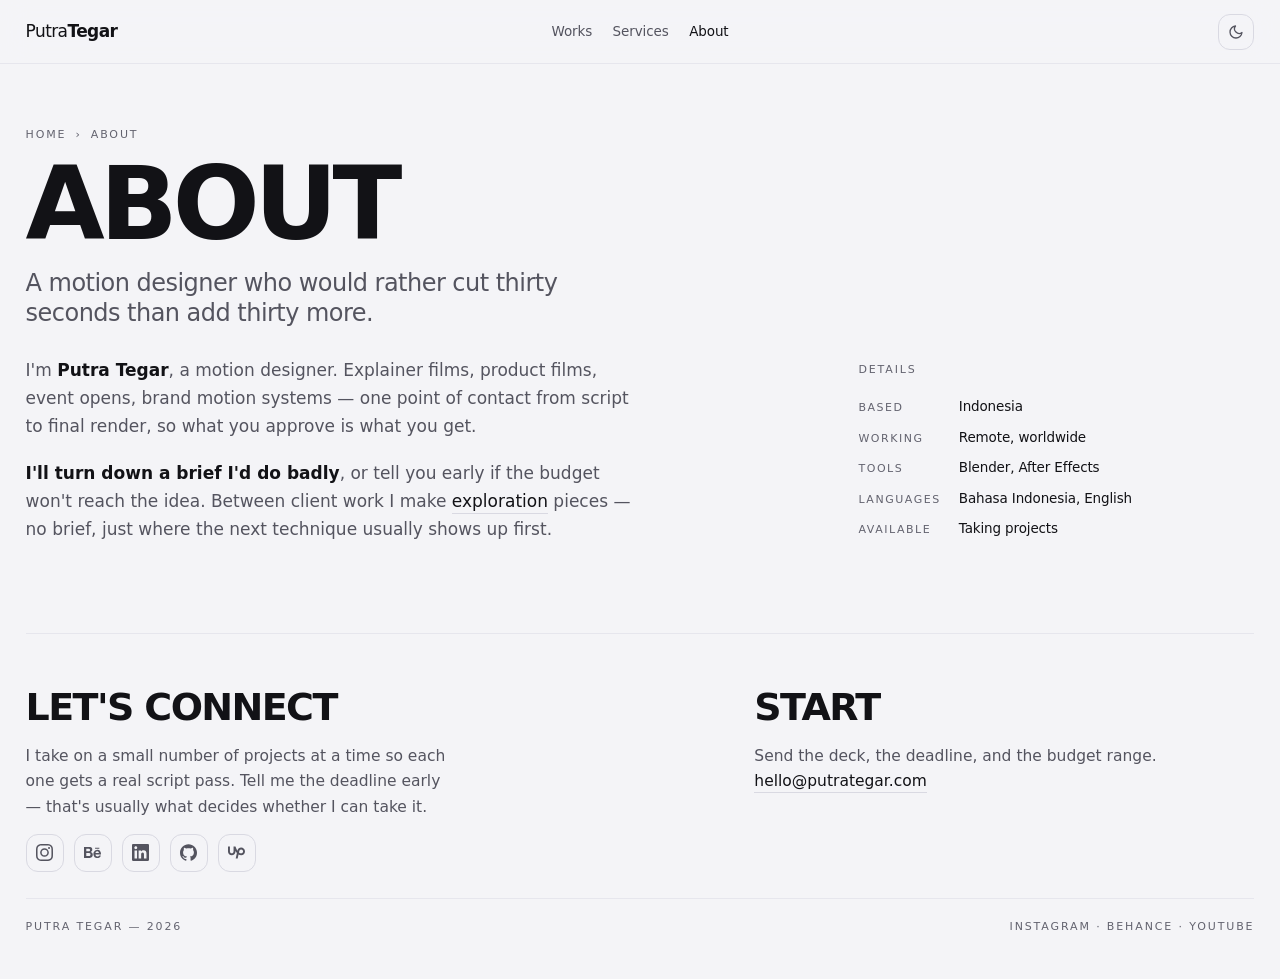
==== commit 24d404fe: "Add tool icon customization, page transitions, and fix fixed nav on scroll - assets/tools.js: suppor" ====
--- a/about/index.html
+++ b/about/index.html
@@ -8,6 +8,7 @@
 <meta name="description" content="Putra Tegar — motion designer. How I work, what I make, and how to start a project.">
 <link rel="stylesheet" href="../assets/site.css">
 <script src="../assets/theme.js"></script>
+<script src="../assets/transitions.js"></script>
 </head>
 <body>
 <div class="shell">
--- a/assets/site.css
+++ b/assets/site.css
@@ -1,4 +1,4 @@
-@import url('https://fonts.googleapis.com/css2?family=Inter+Tight:wght@400;500;600;800;900&display=swap');
+@import url('https://api.fontshare.com/v2/css?f[]=general-sans@400,500,600,700&display=swap');
 
 /* Light is the studio's default and wins on first load regardless of the
    viewer's OS setting. Dark is opt-in via the header toggle, and the choice
@@ -11,8 +11,14 @@
   --explainer:#8A6A00; --product:#136D7B; --event:#A82F60; --brand:#5040A8;
   --exploration:#14713F;
   --art-op:.92; --grain:.26;
-  --sans:"Inter Tight",system-ui,-apple-system,"Segoe UI",sans-serif;
+  --sans:"General Sans",system-ui,-apple-system,"Segoe UI",sans-serif;
   --gut:clamp(16px,2vw,28px);
+  /* Two radii, not a scale of ten: --r-lg rounds media surfaces (thumbnails,
+     the video player), --r-md rounds controls (buttons, icon links). Same
+     pair in both themes — roundness isn't a colour concern, so it's declared
+     once here rather than repeated in the dark block below. */
+  --r-lg:18px;
+  --r-md:12px;
 }
 :root[data-theme="dark"]{
   color-scheme:dark;
@@ -31,6 +37,23 @@
   -webkit-font-smoothing:antialiased;line-height:1.5;overflow-x:hidden;
   transition:background-color .3s ease,color .3s ease}
 .shell{max-width:1440px;margin:0 auto;padding:0 var(--gut)}
+/* Page-enter/exit transition (assets/transitions.js). Targets every
+   top-level child of .shell EXCEPT <header> — deliberately not `body`
+   itself, for two reasons: the nav shouldn't fade/slide with the rest of
+   the page at all, and giving `transform` to any ancestor of a
+   `position:fixed` header hijacks its containing block away from the
+   viewport (per spec, a transformed ancestor becomes the containing block
+   for fixed descendants), which breaks the header's "stays put while you
+   scroll" behaviour entirely — it'd scroll away with the page instead.
+   html.pt-init starts the page hidden pre-paint; .pt-in reveals it (fade +
+   slide-up); .pt-out plays a quicker fade-out before a same-origin link
+   navigates away. JS skips adding pt-init entirely under
+   prefers-reduced-motion, so a page never gets stuck hidden with no script
+   running to reveal it. */
+html.pt-init .shell>:not(header){opacity:0;transform:translateY(14px);
+  transition:opacity .38s cubic-bezier(.22,.61,.36,1),transform .38s cubic-bezier(.22,.61,.36,1)}
+html.pt-init.pt-in .shell>:not(header){opacity:1;transform:translateY(0)}
+html.pt-init.pt-out .shell>:not(header){opacity:0;transform:translateY(-10px);transition-duration:.2s}
 /* Fixed glass nav sits on top of the hero footage. Body gets top padding
    equal to the header height so non-hero pages clear the fixed bar; body's
    overflow-x:hidden establishes a block formatting context, so the padding
@@ -77,9 +100,9 @@
   backdrop-filter:blur(16px) saturate(160%);
   border-bottom-color:rgba(255,255,255,.12)}
 .mark{justify-self:start;display:inline-flex;align-items:center;
-  font-size:17px;font-weight:900;letter-spacing:-.035em;
+  font-size:17px;font-weight:700;letter-spacing:-.035em;
   color:inherit;text-decoration:none}
-/* "Putra" in a lighter weight against "Tegar" at the mark's full 900 — the
+/* "Putra" in a lighter weight against "Tegar" at the mark's full weight — the
    contrast is the wordmark now, so there's no separate icon glyph. */
 .mark-thin{font-weight:400}
 /* Its own grid column (the middle 'auto' track), flanked by two equal 1fr
@@ -94,7 +117,7 @@
 nav a[aria-current="page"]{color:var(--fg)}
 .mode{justify-self:end;background:none;border:1px solid var(--line);color:var(--dim);
   display:grid;place-items:center;width:36px;height:36px;padding:0;
-  cursor:pointer;border-radius:6px;line-height:0;
+  cursor:pointer;border-radius:var(--r-md);line-height:0;
   transition:color .2s,border-color .2s}
 .mode:hover{color:var(--fg);border-color:var(--dim)}
 .mode:focus-visible{outline:2px solid var(--fg);outline-offset:2px}
@@ -145,8 +168,8 @@
    last word landing ~1.3s in. Split at word boundaries rather than per letter
    so a word can never break across two lines. */
 .lede{position:relative;display:block}
-.lede h1{font-weight:800;line-height:1.02;letter-spacing:-.035em;
-  font-size:clamp(26px,7vw,64px);max-width:19ch;margin:0 auto;
+.lede h1{font-weight:700;line-height:1.02;letter-spacing:-.035em;
+  font-size:clamp(24px,6.2vw,56px);max-width:19ch;margin:0 auto;
   text-wrap:balance}
 .lede h1 .wd{display:inline-block;
   animation:wd-in .72s cubic-bezier(.22,.74,.24,1) both}
@@ -161,10 +184,13 @@
 .cta{display:flex;gap:12px;justify-content:center;flex-wrap:wrap;
   padding-top:clamp(26px,4vh,38px)}
 .btn{display:inline-flex;align-items:center;min-height:46px;padding:0 22px;
-  border:1px solid var(--line);color:var(--fg);text-decoration:none;
-  font-size:11px;font-weight:600;letter-spacing:.14em;text-transform:uppercase;
-  transition:background-color .2s,border-color .2s,color .2s}
-.btn:hover,.btn:focus-visible{border-color:var(--fg)}
+  border:1px solid var(--line);border-radius:var(--r-md);color:var(--fg);
+  text-decoration:none;font-size:11px;font-weight:600;letter-spacing:.14em;
+  text-transform:uppercase;
+  transition:background-color .2s,border-color .2s,color .2s,transform .2s}
+/* Same lift .soc already uses on hover — one playful gesture, reused rather
+   than invented twice. */
+.btn:hover,.btn:focus-visible{border-color:var(--fg);transform:translateY(-2px)}
 .btn.solid{background:var(--fg);color:var(--ink);border-color:var(--fg)}
 .btn.solid:hover,.btn.solid:focus-visible{opacity:.85}
 /* ---------- category links ---------- */
@@ -181,7 +207,7 @@
 .crumb{display:flex;gap:9px;align-items:center;padding-bottom:16px}
 .crumb a{color:var(--dimmer);text-decoration:none}
 .crumb a:hover{color:var(--fg)}
-.ptitle{font-weight:900;text-transform:uppercase;line-height:.86;
+.ptitle{font-weight:700;text-transform:uppercase;line-height:.86;
   font-size:clamp(40px,8vw,104px);letter-spacing:-.05em}
 .pblurb{font-size:clamp(17px,2vw,24px);font-weight:400;line-height:1.28;
   letter-spacing:-.022em;max-width:38ch;color:var(--dim);padding-top:20px}
@@ -189,64 +215,216 @@
 /* ---------- work grid ---------- */
 .grid-head{display:flex;justify-content:space-between;align-items:baseline;
   padding:22px 0 20px;gap:20px;flex-wrap:wrap}
+/* Home page only — a fuller headline + subhead above the featured grid,
+   instead of the plain "label + count" row .grid-head carries on the
+   works/category pages. Kept as its own class so those pages are untouched. */
+/* Flex row: headline + sub on the left, the "see all" arrow button on the
+   right. The button replaces the old .nextrow "See all works" text link that
+   sat below the grid — same destination, less scrolling. */
+.rw-head{display:flex;justify-content:space-between;align-items:flex-start;
+  gap:20px;padding:clamp(28px,4vh,48px) 0 clamp(18px,2.6vh,28px)}
+.rw-head-txt{min-width:0}
+.rw-head h2{font-size:clamp(28px,3.6vw,42px);font-weight:700;line-height:1.04;
+  letter-spacing:-.03em;text-transform:uppercase;color:var(--fg)}
+.rw-head p{font-size:15.5px;line-height:1.58;color:var(--dim);max-width:50ch;
+  padding-top:12px}
+/* Square icon button — same radius/lift gesture as .btn and .soc so it reads
+   as part of the same control family. */
+.rw-all{display:inline-flex;align-items:center;justify-content:center;
+  width:46px;height:46px;flex:none;border:1px solid var(--line);
+  border-radius:var(--r-md);color:var(--fg);text-decoration:none;
+  transition:border-color .2s,color .2s,transform .2s}
+.rw-all:hover,.rw-all:focus-visible{border-color:var(--fg);transform:translateY(-2px)}
+.rw-all:focus-visible{outline:2px solid var(--fg);outline-offset:2px}
+.rw-all svg{display:block}
 .grid{display:grid;grid-template-columns:repeat(12,1fr);
   gap:clamp(22px,2.4vw,40px) clamp(16px,1.6vw,28px);padding-bottom:84px}
-.card{grid-column:span 6;text-decoration:none;color:var(--acc);display:block;outline:none}
+.card{grid-column:span 6;text-decoration:none;color:var(--acc);display:block;
+  outline:none;position:relative}
 .card.w8{grid-column:span 8}
 .card.w4{grid-column:span 4}
 .frame{position:relative;background:var(--art);overflow:hidden;
-  border:1px solid var(--line-soft);transition:border-color .25s}
+  border:1px solid var(--line-soft);border-radius:var(--r-lg);
+  transition:border-color .25s}
 .card:hover .frame{border-color:var(--line)}
 .card:focus-visible .frame{outline:2px solid var(--acc);outline-offset:2px}
 .frame svg{display:block;width:100%;height:100%;position:absolute;inset:0;
   opacity:var(--art-op)}
-.frame img.poster{position:absolute;inset:0;width:100%;height:100%;
+.frame img.poster,.frame video.poster{position:absolute;inset:0;width:100%;height:100%;
   object-fit:cover;transition:transform .5s ease}
-.card:hover .frame img.poster{transform:scale(1.04)}
-
-.meta{display:flex;justify-content:space-between;align-items:baseline;
-  padding-top:10px;gap:14px}
-.meta h3{font-size:16px;font-weight:600;letter-spacing:-.024em;color:var(--fg)}
-.under{display:flex;justify-content:space-between;padding-top:4px;gap:14px}
-.cat{font-size:10.5px;font-weight:700;letter-spacing:.15em;text-transform:uppercase}
-.tc{font-size:13.5px;font-weight:500;color:var(--dim);letter-spacing:-.015em;
-  font-variant-numeric:tabular-nums;white-space:nowrap}
-.fmt{font-size:10.5px;font-weight:500;color:var(--dimmer);letter-spacing:.13em;
-  font-variant-numeric:tabular-nums}
+.card:hover .frame img.poster,.card:hover .frame video.poster{transform:scale(1.04)}
+
+/* Title/tags move off the page and onto the image itself — a scrim +
+   overlay on hover, instead of a text block underneath. This is the base
+   for every card everywhere (works index, category pages); .bento has its
+   own equivalent using different class names (.cell/.media), kept separate
+   since its markup differs, not because the behaviour should. */
+.frame::after{content:'';position:absolute;inset:0;pointer-events:none;
+  background:rgba(10,10,14,.2);
+  opacity:0;transition:opacity .25s}
+.card:hover .frame::after,.card:focus-visible .frame::after{opacity:1}
+/* z-index:1 — ::after is a pseudo-element, which paints after (on top of)
+   real DOM children like these when nothing has an explicit stacking order;
+   without it the scrim renders over the text instead of behind it. */
+.meta,.under{position:absolute;left:16px;right:16px;margin:0;padding:0;
+  opacity:0;transform:translateY(6px);pointer-events:none;z-index:1;
+  transition:opacity .22s,transform .22s}
+.meta{bottom:32px}
+.meta h3{font-size:16px;font-weight:600;letter-spacing:-.024em;color:#fff}
+.under{bottom:14px;display:flex;flex-wrap:wrap;gap:6px}
+.card:hover .meta,.card:focus-visible .meta,
+.card:hover .under,.card:focus-visible .under{opacity:1;transform:translateY(0)}
 
 /* ---------- category index ---------- */
-.cats{display:grid;grid-template-columns:repeat(5,1fr);
-  gap:1px;background:var(--line-soft);border:1px solid var(--line-soft);
-  margin-bottom:52px}
-.cats a{background:var(--ink);padding:20px 20px 22px;text-decoration:none;
-  color:var(--acc);display:flex;flex-direction:column;gap:9px;min-height:132px;
-  transition:background .2s}
-.cats a:hover,.cats a:focus-visible{background:var(--card)}
-.cats h2{font-size:15px;font-weight:700;letter-spacing:.13em;text-transform:uppercase}
-.cats p{font-size:13.5px;color:var(--dim);line-height:1.5;letter-spacing:-.01em}
-.cats .n{margin-top:auto;font-size:12px;font-weight:500;color:var(--dimmer);
-  font-variant-numeric:tabular-nums;letter-spacing:.1em}
+/* A row of pills, not a tile mosaic — just the category name, reusing .pill
+   (same neutral style as Category/Tools on the project detail page) rather
+   than a parallel component. flex-wrap reflows on any width on its own, so
+   unlike the old grid this needs no column-count breakpoints. */
+.cats{display:flex;flex-wrap:wrap;gap:10px;margin-bottom:52px}
+.cats .pill{font-size:13.5px;padding:9px 20px;
+  transition:border-color .2s,transform .2s}
+.cats .pill:hover,.cats .pill:focus-visible{border-color:var(--fg);transform:translateY(-2px)}
+.cats .pill:focus-visible{outline:2px solid var(--fg);outline-offset:2px}
 
 /* ---------- project page ---------- */
-.player{position:relative;background:var(--art);border:1px solid var(--line-soft);
-  margin-bottom:26px}
-.player video,.player iframe{width:100%;aspect-ratio:16/9;border:0;display:block}
-.pmeta{display:grid;grid-template-columns:repeat(12,1fr);
-  gap:30px clamp(16px,1.6vw,28px);padding-bottom:64px}
-.pmeta .body{grid-column:span 7}
-/* `a / span n` — never `span n` plus `grid-column-start`, which resets
-   the end edge to auto and silently collapses the item to one cell. */
-.pmeta .specs{grid-column:9 / span 4}
-.pmeta .body p{font-size:17px;line-height:1.62;color:var(--dim);max-width:52ch}
+/* Narrower than the site's usual 1440px shell, and centred within it — a
+   reading column with visible margin on both sides, not edge-to-edge, for
+   the meta rows and the content-block stack alike (video/image blocks
+   included — this is one shared width for the whole page, not just text).
+   Doesn't touch .shell itself (still full width for every other page), and
+   #proj only exists on this page, so nothing else is affected.
+   To adjust: raise this number for a wider column (less margin), lower it
+   for a narrower one (more margin) — it's the only value that controls it. */
+#proj{max-width:660px;margin:0 auto}
+/* .ptitle's shared clamp(40px,8vw,104px) tops out at 104px on any wide
+   monitor (1300px+ viewport) — too big at this page's narrower column.
+   Scoped to #proj only, so Works/About/Services/category-page headlines
+   (which also use .ptitle) are untouched. */
+#proj .ptitle{font-size:clamp(32px,6vw,60px)}
+
+/* Description, Category, Tags, and Tools — each its own full-width stacked
+   row, skipped when its value is empty — this is what makes it read like a
+   spec sheet rather than a two-column layout. Tags used to share a row with
+   Category, but a project with several tags needs the full width to lay
+   them out horizontally instead of a squeezed half-width column. */
+.pmeta{display:flex;flex-direction:column;gap:22px;padding-bottom:38px}
+/* align-items:flex-start — without it, a column flex container's default
+   stretch makes each row's content (pills included) fill the full width. */
+.pmeta-row{display:flex;flex-direction:column;gap:9px;align-items:flex-start}
+.pmeta-row p{font-size:16px;line-height:1.6;color:var(--fg);max-width:60ch}
+/* Category + Tools share one row, pushed to opposite ends — unlike the
+   plain .pmeta-row above, this one *does* need the full row width (it's
+   what makes "opposite ends" mean anything), so align-items:flex-start is
+   overridden back to stretch's effect via width:100% instead. */
+.pmeta-row.pmeta-split{flex-direction:row;flex-wrap:wrap;
+  justify-content:space-between;align-items:center;width:100%;gap:12px}
+.pill{display:inline-flex;align-items:center;font-size:12.5px;font-weight:600;
+  color:var(--fg);background:var(--card);border:1px solid var(--line);
+  border-radius:999px;padding:5px 13px;letter-spacing:.01em;text-decoration:none}
+
+/* An overlapping icon stack + count ("N tools") standing in for a pill per
+   tool — hovering or keyboard-focusing it reveals the full list.
+   :focus-within covers keyboard use (and most touch — tapping a <button>
+   focuses it in every mainstream mobile browser); no JS needed for either. */
+.tools-pop{position:relative;display:inline-block}
+.tools-trigger{font:inherit;cursor:pointer;gap:9px;padding:4px 14px 4px 4px}
+.tool-stack{display:flex;align-items:center}
+/* Each icon's border matches the pill's own background, so it reads as a
+   "cutout" ring separating it from the icon behind — the overlap itself is
+   just a negative margin pulling each one left over the previous. */
+.tool-stack-item{display:block;width:22px;height:22px;flex:none;
+  border-radius:50%;border:2px solid var(--card);background:var(--card);
+  margin-left:-8px}
+.tool-stack-item:first-child{margin-left:0}
+.tool-stack-item .tool-badge-svg{width:100%;height:100%}
+.tool-stack-blank{display:block;width:100%;height:100%;border-radius:50%;
+  background:var(--line)}
+.tool-stack-more{display:flex;align-items:center;justify-content:center;
+  width:22px;height:22px;flex:none;border-radius:50%;background:var(--ink);
+  border:2px solid var(--card);margin-left:-8px;font-size:9px;font-weight:700;
+  color:var(--dimmer)}
+.tools-pop .tools-list{position:absolute;top:calc(100% + 8px);right:0;z-index:20;
+  background:var(--card);border:1px solid var(--line);border-radius:var(--r-md);
+  padding:10px;display:flex;flex-direction:column;gap:8px;min-width:190px;
+  box-shadow:0 12px 32px rgba(0,0,0,.2);
+  opacity:0;transform:translateY(4px);pointer-events:none;
+  transition:opacity .15s,transform .15s}
+.tools-pop:hover .tools-list,.tools-pop:focus-within .tools-list{
+  opacity:1;transform:translateY(0);pointer-events:auto}
+.tools-list-row{display:flex;align-items:center;gap:9px;font-size:13px;
+  font-weight:500;color:var(--fg);white-space:nowrap}
+.tool-badge-svg{width:20px;height:20px;flex:none;border-radius:50%}
+.tool-badge-custom{overflow:hidden;background:var(--card)}
+.tool-badge-custom svg{display:block;width:100%;height:100%}
+
+/* A case study is a stack of content blocks (video/image, any provider) in
+   the order set in the admin panel, not one single embed. Each block clips
+   its own content — iframe, self-hosted <video>, or <img> — the same way
+   .player used to; the stack just repeats that box. */
+.blocks{margin-bottom:26px}
+.block-item{margin-bottom:22px}
+.block-item:last-child{margin-bottom:0}
+.block{position:relative;background:var(--art);border:1px solid var(--line-soft);
+  border-radius:var(--r-lg);overflow:hidden}
+/* iframe embeds (YouTube/Vimeo/Mux/Frame.io/Custom) are forced to 16:9 —
+   there's no way to read a cross-origin iframe's own content ratio from the
+   outside, so this is a fixed assumption, not a detection. Self-hosted
+   video and images have no such limit: the browser knows their real
+   dimensions once loaded, so leaving width unconstrained on one axis (no
+   aspect-ratio override) sizes each to its own native ratio automatically —
+   this is what actually fits test_square.webm/test_vertical.webm/etc. */
+.block iframe{width:100%;aspect-ratio:16/9;border:0;display:block}
+.block video,.block img{width:100%;height:auto;display:block}
+.block-cap{padding-top:8px;color:var(--dimmer);font-size:12px;letter-spacing:.02em}
+
+/* Hover-revealed corner button — a separate hit target from the media
+   itself, not the whole block, so it never fights a video's own play/pause
+   controls (and works for an iframe's contents, which a plain "click
+   anywhere on the block" listener couldn't detect at all — see the JS). */
+.block-expand{position:absolute;top:12px;right:12px;width:34px;height:34px;
+  border-radius:50%;border:none;background:rgba(10,10,14,.6);color:#fff;
+  display:grid;place-items:center;cursor:pointer;opacity:0;
+  transition:opacity .2s,background .2s}
+.block-expand:hover{background:rgba(10,10,14,.85)}
+.block:hover .block-expand,.block-expand:focus-visible{opacity:1}
+.block-expand:focus-visible{outline:2px solid #fff;outline-offset:2px}
+/* Touch has no hover to reveal it on — keep it visible outright there. */
+@media (hover:none){.block-expand{opacity:1}}
+
+/* ---------- content-block lightbox ---------- */
+.lightbox{position:fixed;inset:0;z-index:200;display:none;
+  align-items:center;justify-content:center;padding:clamp(20px,5vw,64px);
+  background:rgba(6,6,8,.94)}
+.lightbox.open{display:flex}
+.lightbox-content{max-width:1400px;max-height:100%;width:100%}
+.lightbox-content video,.lightbox-content img,.lightbox-content iframe{
+  width:100%;max-height:calc(100vh - clamp(40px,10vw,128px));
+  display:block;border:0;border-radius:var(--r-lg);margin:0 auto;background:#000}
+.lightbox-content video,.lightbox-content img{height:auto}
+/* Unlike video/img, an iframe has no intrinsic size to size itself by —
+   .block iframe's aspect-ratio no longer applies once moved out of .block,
+   so it needs restating here or it collapses to the browser's ~150px
+   fallback height instead of scaling with width. */
+.lightbox-content iframe{aspect-ratio:16/9;height:auto}
+.lightbox-close{position:absolute;top:20px;right:20px;width:42px;height:42px;
+  border-radius:50%;border:1px solid rgba(255,255,255,.3);background:rgba(255,255,255,.08);
+  color:#fff;font-size:22px;line-height:1;cursor:pointer;display:grid;place-items:center}
+.lightbox-close:hover{background:rgba(255,255,255,.18)}
+.lightbox-close:focus-visible{outline:2px solid #fff;outline-offset:2px}
 .specs dl{display:grid;grid-template-columns:auto 1fr;gap:10px 18px;
   font-size:13.5px;align-items:baseline}
 .specs dt{color:var(--dimmer);font-size:11px;font-weight:500;
   letter-spacing:.14em;text-transform:uppercase}
 .specs dd{color:var(--fg);font-weight:500;letter-spacing:-.01em}
+/* No border/pill shape — .tagchip only ever sits over a dark hover scrim
+   now (cards, bento), never on the page background, so plain white text is
+   both simpler and always legible without needing a background of its own. */
+.tagchip{display:inline-block;font-size:11px;font-weight:600;color:#fff;
+  letter-spacing:.02em}
 .nextrow{display:flex;justify-content:space-between;align-items:baseline;
   gap:20px;padding:24px 0 72px;border-top:1px solid var(--line-soft);flex-wrap:wrap}
 .nextrow a{color:var(--fg);text-decoration:none;font-size:clamp(20px,2.6vw,32px);
-  font-weight:800;letter-spacing:-.035em;text-transform:uppercase}
+  font-weight:700;letter-spacing:-.035em;text-transform:uppercase}
 .nextrow a:hover{color:var(--acc)}
 
 /* ---------- services / about ---------- */
@@ -254,7 +432,7 @@
   gap:clamp(26px,3vw,46px) clamp(16px,1.6vw,28px);padding-bottom:72px}
 .svc{grid-column:span 6;border-top:1px solid var(--line);padding-top:18px;
   display:flex;flex-direction:column;gap:10px}
-.svc h2{font-size:clamp(21px,2.4vw,30px);font-weight:800;letter-spacing:-.038em;
+.svc h2{font-size:clamp(21px,2.4vw,30px);font-weight:700;letter-spacing:-.038em;
   text-transform:uppercase;color:var(--acc)}
 .svc p{color:var(--dim);font-size:15.5px;line-height:1.62;max-width:46ch}
 .svc .lab{padding-top:2px}
@@ -269,7 +447,7 @@
    currentColor, so they inherit the theme like everything else. */
 .social{display:flex;flex-wrap:wrap;gap:10px;padding-top:14px}
 .soc{display:grid;place-items:center;width:38px;height:38px;flex:none;
-  border:1px solid var(--line);border-radius:8px;color:var(--dim);
+  border:1px solid var(--line);border-radius:var(--r-md);color:var(--dim);
   transition:color .2s,border-color .2s,transform .2s}
 .soc:hover,.soc:focus-visible{color:var(--fg);border-color:var(--dim);
   transform:translateY(-2px)}
@@ -280,7 +458,7 @@
   gap:30px clamp(16px,1.6vw,28px);padding:54px 0 26px;border-top:1px solid var(--line-soft)}
 .close .l{grid-column:span 5}
 .close .r{grid-column:8 / span 5}
-.close h2{font-size:clamp(26px,3vw,38px);font-weight:800;line-height:1;
+.close h2{font-size:clamp(26px,3vw,38px);font-weight:700;line-height:1;
   letter-spacing:-.042em;text-transform:uppercase;margin-bottom:18px}
 .close p{color:var(--dim);font-size:15.5px;line-height:1.62;max-width:44ch}
 .mailto{color:var(--fg);text-decoration:none;font-weight:500;
@@ -296,7 +474,7 @@
    16:9 and 4:5 cards share a row. Row spans are set by layoutPins() in
    site.js. Reading order stays left-to-right, unlike CSS multi-column. */
 .grid.pins{grid-template-columns:repeat(4,1fr);
-  align-items:start;row-gap:0;column-gap:clamp(12px,1.4vw,20px);
+  align-items:start;row-gap:0;column-gap:clamp(8px,1vw,14px);
   padding-bottom:64px}
 /* The 1px row unit only applies once layoutPins() has set every span — the
    .packed class is its signal. Without it (JS blocked or failed) the grid
@@ -305,37 +483,106 @@
 .grid.pins.packed{grid-auto-rows:1px}
 /* Vertical spacing is the card's own margin, not row-gap: a row-gap would be
    counted inside every span and leave dead space under the taller cards.
-   With 1px rows the span math is exact. */
-.grid.pins .card{margin-bottom:clamp(16px,2vw,26px)}
+   With 1px rows the span math is exact. Tight on purpose — bento, not a
+   catalogue list. */
+.grid.pins .card{margin-bottom:clamp(8px,1vw,14px)}
 .grid.pins .card,
 .grid.pins .card.w8,
 .grid.pins .card.w4{grid-column:auto}
-.grid.pins .meta{padding-top:8px}
-.grid.pins .meta h3{font-size:14px;letter-spacing:-.02em}
-.grid.pins .tc{font-size:12.5px}
-.grid.pins .cat,.grid.pins .fmt{font-size:9.5px;letter-spacing:.12em}
+/* Slightly smaller than the base 16px, for this tighter/denser layout —
+   the hover-reveal scrim/overlay itself is the shared .card/.frame
+   treatment (see "work grid" above); nothing pins-specific to repeat here. */
+.grid.pins .meta h3{font-size:14px}
 /* column count per breakpoint — kept with the section it belongs to */
 @media (max-width:1199px){.grid.pins{grid-template-columns:repeat(3,1fr)}}
 @media (max-width:860px){.grid.pins{grid-template-columns:repeat(2,1fr)}}
 @media (max-width:560px){.grid.pins{grid-template-columns:1fr}}
 
+/* ---------- bento (home page) ----------
+   Unlike .grid.pins, this is a fixed template, not a measured masonry — every
+   cell's size comes from its position (nth-child), not its content, so
+   renderBento() in site.js never needs to run layout math. Row height is one
+   clamp() shared by every row; a cell spanning two rows is exactly double
+   that, minus the gap. Whatever image lands in a cell is object-fit:cover
+   cropped to fill it regardless of its native ratio. Cells beyond the 8th are
+   simply never rendered — the template's cell count is the featured limit. */
+.bento{display:grid;grid-template-columns:repeat(12,1fr);
+  grid-auto-rows:clamp(130px,15vw,210px);gap:clamp(8px,1vw,14px);
+  padding-bottom:64px}
+.bento .cell{position:relative;display:block;text-decoration:none;color:var(--acc);
+  outline:none;background:var(--art);border:1px solid var(--line-soft);
+  border-radius:var(--r-lg);overflow:hidden}
+.bento .cell:focus-visible{outline:2px solid var(--acc);outline-offset:2px}
+.bento .media{position:absolute;inset:0}
+.bento .media svg{display:block;width:100%;height:100%;opacity:var(--art-op)}
+.bento .media img.poster{position:absolute;inset:0;width:100%;height:100%;
+  object-fit:cover;transition:transform .5s ease}
+.bento .cell:hover .media img.poster{transform:scale(1.04)}
+
+/* Title/category on hover — same treatment as .grid.pins, independently
+   scoped since the markup (.cell/.media) differs from (.card/.frame). */
+.bento .cell::after{content:'';position:absolute;inset:0;pointer-events:none;
+  background:rgba(10,10,14,.2);
+  opacity:0;transition:opacity .25s}
+.bento .cell:hover::after,.bento .cell:focus-visible::after{opacity:1}
+/* z-index:1 is load-bearing — ::after is a pseudo-element, which paints
+   after (on top of) real DOM children like these when nothing has an
+   explicit stacking order. Without this, the scrim rendered over the text
+   instead of behind it, dimming white to a muddy gray in both themes. */
+.bento .meta,.bento .under{position:absolute;left:16px;right:16px;margin:0;padding:0;
+  opacity:0;transform:translateY(6px);pointer-events:none;z-index:1;
+  transition:opacity .22s,transform .22s}
+.bento .meta{bottom:32px}
+.bento .meta h3{font-size:15px;font-weight:600;letter-spacing:-.02em;color:#fff}
+.bento .under{bottom:14px;display:flex;flex-wrap:wrap;gap:5px}
+.bento .under .tagchip{font-size:10px}
+.bento .cell:hover .meta,.bento .cell:focus-visible .meta,
+.bento .cell:hover .under,.bento .cell:focus-visible .under{opacity:1;transform:translateY(0)}
+
+/* Fixed 8-cell template — a tall two-cell hero band (rows 1-2), a small pair
+   stacked beside it, then a row of four equal cells. All placement is
+   explicit (line numbers, not auto-flow) so cells never reshuffle. */
+.bento .cell:nth-child(1){grid-column:1 / span 5;grid-row:1 / span 2}
+.bento .cell:nth-child(2){grid-column:6 / span 4;grid-row:1 / span 2}
+.bento .cell:nth-child(3){grid-column:10 / span 3;grid-row:1 / span 1}
+.bento .cell:nth-child(4){grid-column:10 / span 3;grid-row:2 / span 1}
+.bento .cell:nth-child(5){grid-column:1 / span 3;grid-row:3 / span 1}
+.bento .cell:nth-child(6){grid-column:4 / span 3;grid-row:3 / span 1}
+.bento .cell:nth-child(7){grid-column:7 / span 3;grid-row:3 / span 1}
+.bento .cell:nth-child(8){grid-column:10 / span 3;grid-row:3 / span 1}
+
+@media (max-width:860px){
+  .bento{grid-template-columns:repeat(6,1fr);grid-auto-rows:clamp(110px,20vw,160px)}
+  .bento .cell:nth-child(1){grid-column:1 / span 6;grid-row:1 / span 2}
+  .bento .cell:nth-child(2){grid-column:1 / span 6;grid-row:3 / span 2}
+  .bento .cell:nth-child(3){grid-column:1 / span 3;grid-row:5 / span 1}
+  .bento .cell:nth-child(4){grid-column:4 / span 3;grid-row:5 / span 1}
+  .bento .cell:nth-child(5){grid-column:1 / span 3;grid-row:6 / span 1}
+  .bento .cell:nth-child(6){grid-column:4 / span 3;grid-row:6 / span 1}
+  .bento .cell:nth-child(7){grid-column:1 / span 3;grid-row:7 / span 1}
+  .bento .cell:nth-child(8){grid-column:4 / span 3;grid-row:7 / span 1}
+}
+@media (max-width:560px){
+  .bento{grid-template-columns:1fr;grid-auto-rows:auto;gap:12px}
+  /* :nth-child(n) matches every cell and carries the same specificity as the
+     numbered rules above, so this resets all eight to a plain stack without
+     needing !important. */
+  .bento .cell:nth-child(n){grid-column:1 / -1;grid-row:auto;aspect-ratio:4/3}
+}
+
 /* ---------- breakpoints ---------- */
-@media (max-width:1199px){.cats{grid-template-columns:repeat(3,1fr)}}
 @media (max-width:1024px){
   .grid{grid-template-columns:repeat(6,1fr);grid-auto-flow:row dense}
   .card{grid-column:span 3}
   .card.w8{grid-column:span 6}
   .card.w4{grid-column:span 3}
-  .cats{grid-template-columns:repeat(2,1fr)}
-  .close,.pmeta,.stack{grid-template-columns:repeat(2,1fr)}
-  .close .l,.close .r,.pmeta .body,.pmeta .specs,
-  .prose,.side,.svc{grid-column:auto}
+  .close,.stack{grid-template-columns:repeat(2,1fr)}
+  .close .l,.close .r,.prose,.side,.svc{grid-column:auto}
   }
 @media (max-width:640px){
   .grid{grid-template-columns:1fr;padding-bottom:56px}
   .card,.card.w8,.card.w4{grid-column:span 1}
-  .cats{grid-template-columns:1fr}
-  .close,.pmeta,.stack{grid-template-columns:1fr;gap:34px}
+  .close,.stack{grid-template-columns:1fr;gap:34px}
   .close{padding:40px 0 18px}
     .lede h1{max-width:100%}
   /* On phones the nowrap word-groups ("your brand deserves to move") can be
